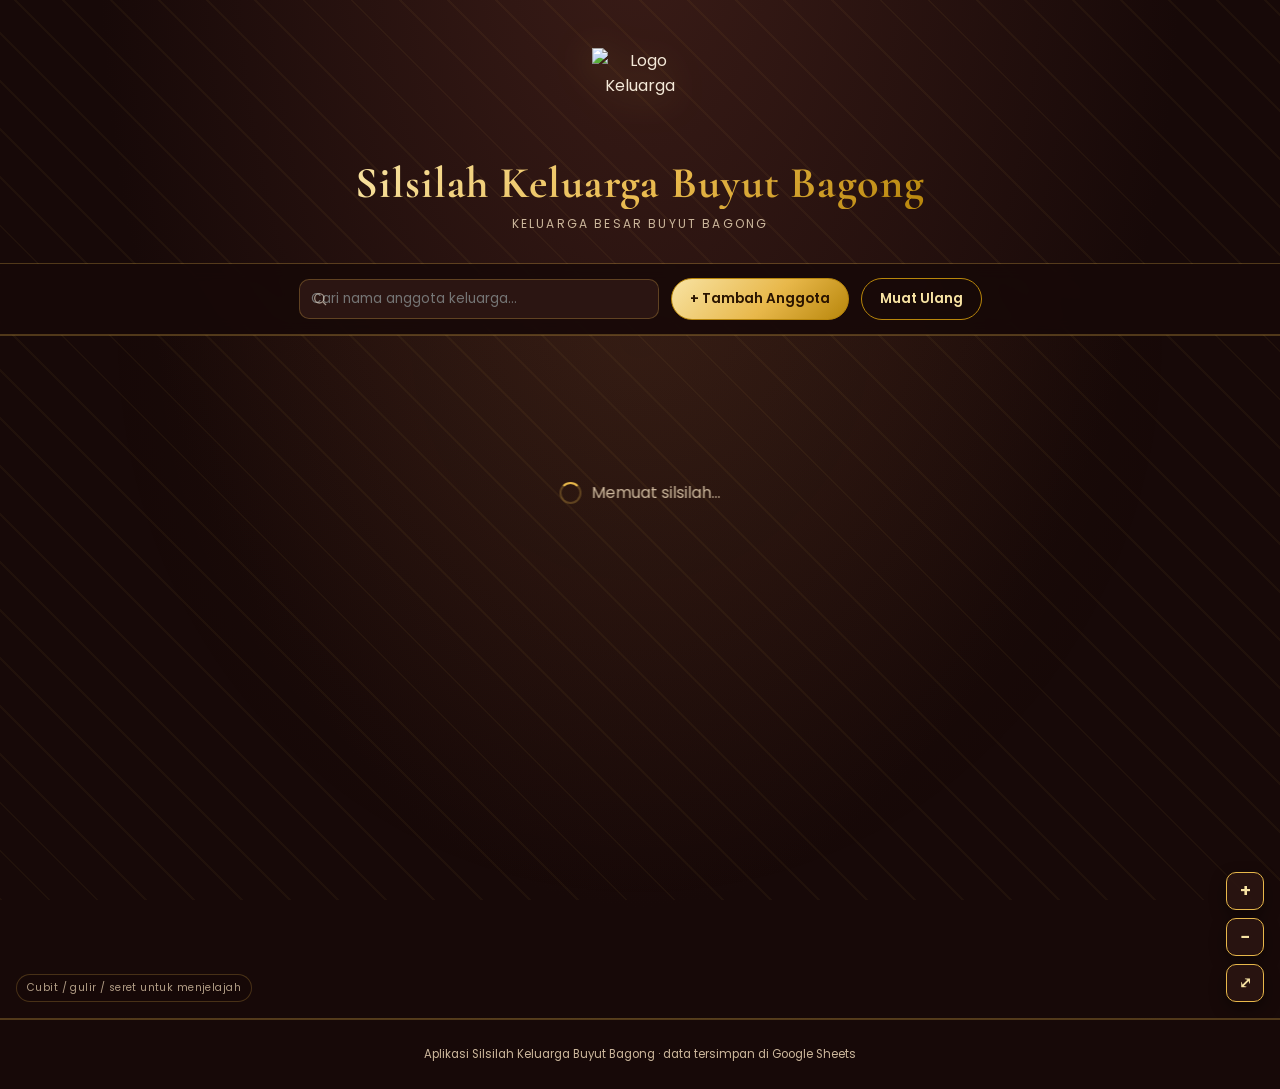
==== index.html @ 1fa36b62 "Add files via upload" ====
<!DOCTYPE html>
<html lang="id">
<head>
<meta charset="UTF-8">
<meta name="viewport" content="width=device-width, initial-scale=1.0, viewport-fit=cover">
<title>Silsilah Keluarga Buyut Bagong</title>

<!-- PWA -->
<link rel="manifest" href="manifest.webmanifest">
<meta name="theme-color" content="#170908">
<meta name="mobile-web-app-capable" content="yes">
<meta name="apple-mobile-web-app-capable" content="yes">
<meta name="apple-mobile-web-app-status-bar-style" content="black-translucent">
<meta name="apple-mobile-web-app-title" content="Silsilah Bagong">
<link rel="apple-touch-icon" href="assets/icons/icon-180.png">
<link rel="icon" type="image/png" sizes="32x32" href="assets/icons/favicon-32.png">
<link rel="icon" type="image/png" sizes="16x16" href="assets/icons/favicon-16.png">

<link rel="stylesheet" href="assets/style.css">
</head>
<body>

  <header class="site-header">
    <img id="logo" class="logo" alt="Logo Keluarga">
    <h1 id="appTitle">Silsilah Keluarga Buyut Bagong</h1>
    <p id="appSubtitle">Keluarga Besar Buyut Bagong</p>
  </header>

  <div class="toolbar" id="topToolbar">
    <div class="search-box">
      <svg viewBox="0 0 24 24" fill="none" stroke="currentColor" stroke-width="2"><circle cx="11" cy="11" r="7"/><line x1="21" y1="21" x2="16.65" y2="16.65"/></svg>
      <input type="text" id="searchInput" placeholder="Cari nama anggota keluarga...">
    </div>
    <button class="btn" id="btnAdd">+ Tambah Anggota</button>
    <button class="btn ghost" id="btnRefresh">Muat Ulang</button>
  </div>

  <main class="tree-wrap" id="treeWrap">
    <div class="tree-root" id="treeRoot">
      <div class="loader"><div class="spin"></div> Memuat silsilah…</div>
    </div>
    <div class="zoom-controls">
      <button id="btnZoomIn" title="Perbesar" aria-label="Perbesar">+</button>
      <button id="btnZoomOut" title="Perkecil" aria-label="Perkecil">−</button>
      <button id="btnZoomReset" title="Sesuaikan ke layar" aria-label="Sesuaikan ke layar">⤢</button>
    </div>
    <div class="zoom-hint" id="zoomHint">Cubit / gulir / seret untuk menjelajah</div>
  </main>

  <footer>
    Aplikasi Silsilah Keluarga Buyut Bagong · data tersimpan di Google Sheets
  </footer>

  <!-- ============ DETAIL MODAL ============ -->
  <div class="overlay" id="detailOverlay">
    <div class="modal">
      <button class="modal-close" onclick="closeDetail()">&times;</button>
      <div id="detailBody"></div>
    </div>
  </div>

  <!-- ============ FORM MODAL (ADD/EDIT) ============ -->
  <div class="overlay" id="formOverlay">
    <div class="modal">
      <button class="modal-close" onclick="closeForm()">&times;</button>
      <h2 style="font-family:var(--font-display);color:var(--gold-1);margin-top:0;" id="formTitle">Tambah Anggota</h2>
      <form id="personForm">
        <div class="form-grid">
          <div class="full">
            <label>Nama Lengkap *</label>
            <input type="text" name="nama" required placeholder="Contoh: Bagong Suryowidjojo">
          </div>
          <div>
            <label>Jenis Kelamin *</label>
            <select name="gender" id="genderSelect" required>
              <option value="L">Laki-laki</option>
              <option value="P">Perempuan</option>
            </select>
          </div>
          <div>
            <label>Pekerjaan</label>
            <input type="text" name="pekerjaan" placeholder="Contoh: Petani">
          </div>
          <div class="full">
            <label>Foto</label>
            <div class="photo-upload">
              <div class="preview" id="photoPreview"><img id="photoPreviewImg" alt="Pratinjau foto"></div>
              <div class="actions">
                <label class="file-label" for="photoFile">Pilih Foto…</label>
                <input type="file" id="photoFile" accept="image/*">
                <button type="button" class="remove-photo" id="btnRemovePhoto">Hapus foto</button>
              </div>
              <input type="hidden" name="foto" id="fotoField">
            </div>
            <div class="field-hint">Foto otomatis dipotong persegi &amp; dikecilkan sebelum disimpan.</div>
          </div>
          <div>
            <label>Tempat Lahir</label>
            <input type="text" name="tempatLahir">
          </div>
          <div></div>
          <div>
            <label>Tanggal Lahir</label>
            <input type="date" name="tglLahir">
          </div>
          <div>
            <label>Tanggal Wafat</label>
            <input type="date" name="tglWafat">
          </div>
          <div class="full">
            <label>Alamat</label>
            <input type="text" name="alamat">
          </div>
          <div>
            <label>Pasangan</label>
            <select name="pasangan"></select>
          </div>
          <div></div>
          <div>
            <label>Ayah</label>
            <select name="ayah"></select>
          </div>
          <div>
            <label>Ibu</label>
            <select name="ibu"></select>
          </div>
          <div class="full">
            <label>Catatan</label>
            <textarea name="catatan" placeholder="Cerita, silsilah tambahan, dsb."></textarea>
          </div>
        </div>
        <div class="modal-actions">
          <button type="button" class="btn ghost small" onclick="closeForm()">Batal</button>
          <button type="submit" class="btn small">Simpan</button>
        </div>
      </form>
    </div>
  </div>

  <!-- ============ BOTTOM NAV (khusus tampilan mobile) ============ -->
  <nav class="bottom-nav" id="bottomNav">
    <button type="button" id="navFit">
      <svg viewBox="0 0 24 24" fill="none" stroke="currentColor" stroke-width="2" stroke-linecap="round" stroke-linejoin="round"><path d="M3 11l9-8 9 8"/><path d="M5 10v10h14V10"/></svg>
      <span>Beranda</span>
    </button>
    <button type="button" id="navSearch">
      <svg viewBox="0 0 24 24" fill="none" stroke="currentColor" stroke-width="2" stroke-linecap="round" stroke-linejoin="round"><circle cx="11" cy="11" r="7"/><line x1="21" y1="21" x2="16.65" y2="16.65"/></svg>
      <span>Cari</span>
    </button>
    <button type="button" id="navAdd" class="nav-add">
      <span class="add-circle">
        <svg viewBox="0 0 24 24" fill="none" stroke="currentColor" stroke-width="2.6" stroke-linecap="round"><line x1="12" y1="5" x2="12" y2="19"/><line x1="5" y1="12" x2="19" y2="12"/></svg>
      </span>
      <span>Tambah</span>
    </button>
    <a href="kegiatan.html" id="navKegiatan">
      <svg viewBox="0 0 24 24" fill="none" stroke="currentColor" stroke-width="2" stroke-linecap="round" stroke-linejoin="round"><rect x="3" y="4" width="18" height="18" rx="2"/><line x1="16" y1="2" x2="16" y2="6"/><line x1="8" y1="2" x2="8" y2="6"/><line x1="3" y1="10" x2="21" y2="10"/></svg>
      <span>Kegiatan</span>
    </a>
    <button type="button" id="navRefresh">
      <svg viewBox="0 0 24 24" fill="none" stroke="currentColor" stroke-width="2" stroke-linecap="round" stroke-linejoin="round"><path d="M23 4v6h-6"/><path d="M1 20v-6h6"/><path d="M3.51 9a9 9 0 0114.13-3.36L23 10M1 14l5.36 4.36A9 9 0016.49 15"/></svg>
      <span>Muat Ulang</span>
    </button>
  </nav>

  <div class="toast" id="toast"></div>

  <script src="assets/config.js"></script>
  <script src="assets/app.js"></script>
  <script src="assets/pwa.js"></script>
</body>
</html>
---- assets/style.css ----
/* =====================================================================
   Silsilah Keluarga Buyut Bagong — Design System
   Palette diambil dari logo: maroon gelap + emas gradasi (gaya wayang)
   Display face : 'Cormorant Garamond'  (elegan, nuansa undangan Jawa)
   Body face    : 'Poppins'
   ===================================================================== */

@import url('https://fonts.googleapis.com/css2?family=Cormorant+Garamond:ital,wght@0,500;0,600;0,700;1,600&family=Poppins:wght@300;400;500;600;700&display=swap');

:root{
  --bg-0:#170908;
  --bg-1:#231110;
  --bg-2:#2b1512;
  --bg-card:#2f1815;
  --line: rgba(232,184,75,.28);
  --tree-line: rgba(232,184,75,.6);

  --gold-1:#f8e3a3;
  --gold-2:#e8b84b;
  --gold-3:#b8860b;
  --gold-grad: linear-gradient(135deg,var(--gold-1),var(--gold-2) 55%,var(--gold-3));

  --rose-1:#f0c3a6;
  --rose-2:#d98e5f;
  --rose-3:#a85a2e;
  --rose-grad: linear-gradient(135deg,var(--rose-1),var(--rose-2) 55%,var(--rose-3));

  --cream:#f4e9d8;
  --cream-dim:#cbb69b;
  --shadow: 0 14px 34px rgba(0,0,0,.45);

  --radius: 16px;
  --font-display:'Cormorant Garamond', serif;
  --font-body:'Poppins', sans-serif;
}

*{ box-sizing:border-box; }
html{ scroll-behavior:smooth; }
body{
  margin:0;
  background:
    radial-gradient(ellipse at 50% -10%, #3a1c17 0%, var(--bg-0) 60%),
    var(--bg-0);
  color:var(--cream);
  font-family:var(--font-body);
  min-height:100vh;
}

/* subtle batik-parang texture overlay */
body::before{
  content:"";
  position:fixed; inset:0;
  pointer-events:none;
  opacity:.05;
  background-image: repeating-linear-gradient(45deg, var(--gold-2) 0 2px, transparent 2px 34px);
  z-index:0;
}

button, input, select, textarea{ font-family:inherit; }

::selection{ background:var(--gold-3); color:var(--bg-0); }

/* ---------- Scrollbar ---------- */
::-webkit-scrollbar{ height:10px; width:10px; }
::-webkit-scrollbar-thumb{ background:var(--gold-3); border-radius:10px; }
::-webkit-scrollbar-track{ background:var(--bg-1); }

/* ---------- Header ---------- */
.site-header{
  position:relative; z-index:2;
  display:flex; flex-direction:column; align-items:center;
  text-align:center;
  padding:48px 20px 30px;
  border-bottom:1px solid var(--line);
}
.site-header .logo{
  width:96px; height:96px; object-fit:contain;
  filter:drop-shadow(0 6px 18px rgba(232,184,75,.35));
  margin-bottom:14px;
}
.site-header h1{
  font-family:var(--font-display);
  font-weight:700;
  font-size:clamp(21px,6vw,44px);
  line-height:1.15;
  letter-spacing:.02em;
  margin:0;
  background:var(--gold-grad);
  -webkit-background-clip:text; background-clip:text; color:transparent;
}
.site-header p{
  margin:6px 0 0;
  color:var(--cream-dim);
  letter-spacing:.18em;
  text-transform:uppercase;
  font-size:12px;
}

@media (max-width:480px){
  .site-header{ padding:28px 16px 20px; }
  .site-header .logo{ width:64px; height:64px; margin-bottom:10px; }
  .site-header p{ font-size:10px; letter-spacing:.12em; }
}

/* ---------- Toolbar ---------- */
.toolbar{
  position:sticky; top:0; z-index:10;
  display:flex; gap:12px; align-items:center; justify-content:center;
  flex-wrap:wrap;
  padding:14px 20px;
  background:rgba(23,9,8,.86);
  backdrop-filter:blur(8px);
  border-bottom:1px solid var(--line);
}
.search-box{
  position:relative;
  width:min(360px,60vw);
}
.search-box input{
  width:100%;
  padding:10px 14px 10px 38px;
  border-radius:999px;
  border:1px solid var(--line);
  background:var(--bg-2);
  color:var(--cream);
  font-size:14px;
  outline:none;
  transition:border-color .2s;
}
.search-box input:focus{ border-color:var(--gold-2); }
.search-box svg{
  position:absolute; left:13px; top:50%; transform:translateY(-50%);
  width:16px; height:16px; opacity:.6;
}
.btn{
  border:1px solid var(--gold-3);
  background:var(--gold-grad);
  color:#2a1400;
  font-weight:600;
  font-size:13.5px;
  padding:10px 18px;
  border-radius:999px;
  cursor:pointer;
  transition:transform .15s, box-shadow .15s;
  white-space:nowrap;
}
.btn:hover{ transform:translateY(-1px); box-shadow:0 8px 18px rgba(232,184,75,.25); }
.btn.ghost{
  background:transparent;
  color:var(--gold-1);
}
.btn.danger{
  background:linear-gradient(135deg,#e28a7c,#a13d2e);
  border-color:#a13d2e;
  color:#fff2ec;
}
.btn.small{ padding:6px 12px; font-size:12px; }

/* ---------- Tree canvas (pan & zoom) ---------- */
.tree-wrap{
  position:relative; z-index:1;
  height:min(76vh, 760px);
  min-height:420px;
  overflow:hidden;
  touch-action:none;
  cursor:grab;
  background:
    radial-gradient(ellipse at 50% 0%, rgba(232,184,75,.05), transparent 60%);
  border-top:1px solid var(--line);
  border-bottom:1px solid var(--line);
}
.tree-wrap.grabbing{ cursor:grabbing; }
.tree-root{
  position:absolute; top:0; left:0;
  display:inline-flex; flex-direction:column; align-items:center;
  gap:56px;
  padding:50px 60px 140px;
  transform-origin:0 0;
  will-change:transform;
}

/* Kontrol zoom */
.zoom-controls{
  position:absolute; right:16px; bottom:16px; z-index:5;
  display:flex; flex-direction:column; gap:8px;
}
.zoom-controls button{
  width:38px; height:38px;
  border-radius:10px;
  border:1px solid var(--gold-2);
  background:rgba(43,21,18,.92);
  color:var(--gold-1);
  font-size:18px; font-weight:600;
  cursor:pointer;
  box-shadow:0 6px 16px rgba(0,0,0,.4);
  display:flex; align-items:center; justify-content:center;
  transition:background .15s, transform .15s;
}
.zoom-controls button:hover{ background:rgba(232,184,75,.18); transform:translateY(-1px); }
.zoom-controls button:active{ transform:translateY(0); }
#btnZoomReset{ font-size:15px; }

.zoom-hint{
  position:absolute; left:16px; bottom:16px; z-index:5;
  font-size:10.5px; letter-spacing:.04em;
  color:var(--cream-dim);
  background:rgba(23,9,8,.7);
  border:1px solid var(--line);
  padding:5px 10px; border-radius:999px;
  pointer-events:none;
  opacity:.85;
  transition:opacity .4s;
}
.zoom-hint.fade{ opacity:0; }

@media (max-width:640px){
  .tree-wrap{ height:70vh; min-height:360px; }
  .zoom-hint{ font-size:9.5px; padding:4px 9px; }
}

.gen-badge{
  font-family:var(--font-display);
  font-style:italic;
  font-size:14px;
  color:var(--gold-2);
  letter-spacing:.08em;
  display:flex; align-items:center; gap:10px;
  margin-bottom:-30px;
}
.gen-badge::before, .gen-badge::after{
  content:""; width:36px; height:1px; background:var(--line);
}

.forest{
  display:flex; gap:90px; align-items:flex-start; justify-content:center;
  flex-wrap:wrap;
}

.couple-block{ display:flex; flex-direction:column; align-items:center; }

.couple-row{
  display:flex; align-items:center; gap:0;
  position:relative;
}

/* connector between husband & wife — dibuat rapat agar kontras dgn jarak antar saudara */
.knot{
  width:30px; height:30px;
  display:flex; align-items:center; justify-content:center;
  margin:0 -13px;
  z-index:2;
  filter:drop-shadow(0 2px 4px rgba(0,0,0,.5));
}
.knot svg{ width:100%; height:100%; }

/* ---------- Person card ---------- */
.card{
  position:relative;
  width:172px;
  background:linear-gradient(165deg,#4a2c23 0%,#331a15 55%,#2a130f 100%);
  border-radius:var(--radius);
  border:1.5px solid rgba(232,184,75,.55);
  box-shadow:0 0 0 1px rgba(0,0,0,.35), 0 16px 30px rgba(0,0,0,.55);
  padding:14px 12px 16px;
  text-align:center;
  cursor:pointer;
  transition:transform .18s ease, border-color .18s ease, box-shadow .18s ease;
}
.card:hover{ transform:translateY(-4px); box-shadow:0 0 0 1px rgba(232,184,75,.3), 0 18px 34px rgba(0,0,0,.6); }
.card.male{ border-top:5px solid transparent; border-image:var(--gold-grad) 1; border-color: var(--gold-3) rgba(232,184,75,.55) rgba(232,184,75,.55) rgba(232,184,75,.55); }
.card.female{ border-top:5px solid transparent; border-image:var(--rose-grad) 1; border-color: var(--rose-3) rgba(240,195,166,.5) rgba(240,195,166,.5) rgba(240,195,166,.5); }
.card.male:hover{ border-color:var(--gold-2); }
.card.female:hover{ border-color:var(--rose-2); }

.card.highlight{ outline:2px solid var(--gold-1); outline-offset:3px; }

.card .frame{
  width:80px; height:80px;
  margin:0 auto 10px;
  border-radius:50%;
  padding:3px;
  background:var(--gold-grad);
  box-shadow:0 4px 14px rgba(0,0,0,.5);
}
.card.female .frame{ background:var(--rose-grad); }
.card .frame img{
  width:100%; height:100%; object-fit:cover; border-radius:50%;
  display:block;
  background:#d9dbe0;
}
.card .name{
  font-family:var(--font-display);
  font-weight:700;
  font-size:18px;
  line-height:1.2;
  color:#fdf6e6;
  margin:0 0 4px;
}
.card .meta{
  font-size:11px;
  color:var(--gold-1);
  letter-spacing:.03em;
  opacity:.85;
}

/* ---------- Photo upload (form) ---------- */
.photo-upload{
  display:flex; align-items:center; gap:14px;
}
.photo-upload .preview{
  width:72px; height:72px; border-radius:50%;
  overflow:hidden; flex:none;
  border:2px solid var(--gold-2);
  background:#d9dbe0;
}
.photo-upload .preview img{ width:100%; height:100%; object-fit:cover; display:block; }
.photo-upload .actions{ display:flex; flex-direction:column; gap:6px; }
.photo-upload input[type=file]{ display:none; }
.photo-upload .file-label{
  display:inline-block;
  border:1px solid var(--gold-3);
  background:transparent;
  color:var(--gold-1);
  font-size:12.5px;
  font-weight:600;
  padding:7px 14px;
  border-radius:999px;
  cursor:pointer;
  text-align:center;
}
.photo-upload .file-label:hover{ background:rgba(232,184,75,.12); }
.photo-upload .remove-photo{
  background:none; border:none; color:var(--cream-dim);
  font-size:11.5px; text-decoration:underline; cursor:pointer; padding:0;
}
.photo-upload .remove-photo:hover{ color:var(--rose-2); }

/* children connectors (simple org-chart lines) */
.children-wrap{ position:relative; padding-top:40px; }
.children-wrap::before{
  content:"";
  position:absolute; top:0; left:50%; transform:translateX(-50%);
  width:2.5px; height:40px;
  background:var(--tree-line);
  border-radius:2px;
}
.children-wrap.collapsed .children{ display:none; }
.children-wrap.collapsed::before{ opacity:.4; }

/* tombol sembunyikan/tampilkan cabang keturunan */
.branch-toggle{
  position:absolute; top:9px; left:50%; transform:translate(-50%,0);
  width:24px; height:24px; border-radius:50%;
  background:var(--bg-1);
  border:1.5px solid var(--gold-2);
  color:var(--gold-1);
  display:flex; align-items:center; justify-content:center;
  cursor:pointer; z-index:4; padding:0;
  box-shadow:0 3px 8px rgba(0,0,0,.4);
  transition:background .15s, transform .15s;
}
.branch-toggle:hover{ background:var(--gold-2); color:#2a1400; }
.branch-toggle svg{ width:11px; height:11px; transition:transform .2s ease; }
.branch-toggle.collapsed svg{ transform:rotate(-90deg); }
.branch-toggle .count{
  position:absolute; top:-8px; right:-8px;
  background:var(--gold-2); color:#2a1400;
  font-size:8.5px; font-weight:700;
  border-radius:999px; padding:1px 4px;
  min-width:14px; text-align:center;
  display:none;
}
.branch-toggle.collapsed .count{ display:block; }

.children{
  display:flex; gap:76px; position:relative;
  padding-top:0;
}
.children::before{
  content:"";
  position:absolute; top:0; left:0; right:0; height:2.5px;
  background:var(--tree-line);
  margin:0 auto;
  border-radius:2px;
}
.child-branch{ position:relative; padding-top:40px; }
.child-branch::before{
  content:"";
  position:absolute; top:0; left:50%; transform:translateX(-50%);
  width:2.5px; height:40px;
  background:var(--tree-line);
  border-radius:2px;
}
.children.single::before{ display:none; }

.empty-state{
  text-align:center; color:var(--cream-dim);
  padding:80px 20px; font-size:15px;
}
.empty-state b{ color:var(--gold-2); display:block; margin-bottom:6px; font-family:var(--font-display); font-size:22px; }

/* ---------- Modal ---------- */
.overlay{
  position:fixed; inset:0; z-index:50;
  background:rgba(10,4,3,.72);
  backdrop-filter:blur(3px);
  display:flex; align-items:center; justify-content:center;
  padding:20px;
  opacity:0; pointer-events:none;
  transition:opacity .2s;
}
.overlay.open{ opacity:1; pointer-events:auto; }

.modal{
  width:min(480px,100%);
  max-height:88vh; overflow-y:auto;
  background:linear-gradient(180deg,var(--bg-card),var(--bg-1));
  border:1px solid var(--line);
  border-radius:20px;
  box-shadow:var(--shadow);
  padding:28px 26px 24px;
  transform:translateY(14px);
  transition:transform .2s;
}
.overlay.open .modal{ transform:translateY(0); }

.modal-close{
  position:absolute; top:14px; right:16px;
  background:none; border:none; color:var(--cream-dim);
  font-size:22px; cursor:pointer; line-height:1;
}
.modal-close:hover{ color:var(--gold-1); }

.detail-head{ display:flex; gap:16px; align-items:center; margin-bottom:18px; }
.detail-head .frame{ width:84px; height:84px; flex:none; }
.detail-head h2{ font-family:var(--font-display); margin:0 0 4px; font-size:24px; color:var(--gold-1); }
.tag{
  display:inline-block;
  font-size:9.5px;
  letter-spacing:.12em;
  text-transform:uppercase;
  padding:3px 9px;
  border-radius:999px;
  border:1px solid var(--line);
  color:var(--gold-2);
}
.detail-head .tag{ font-size:10px; }

.detail-rows{ display:grid; gap:10px; margin-bottom:18px; }
.detail-row{ display:flex; justify-content:space-between; gap:14px; font-size:13.5px; border-bottom:1px dashed var(--line); padding-bottom:8px; }
.detail-row span:first-child{ color:var(--cream-dim); }
.detail-row span:last-child{ text-align:right; }

.modal-actions{ display:flex; gap:10px; justify-content:flex-end; flex-wrap:wrap; margin-top:8px; }
.relation-actions{
  display:flex; gap:8px; flex-wrap:wrap;
  padding-top:14px; margin-top:4px;
  border-top:1px dashed var(--line);
}
.relation-actions .btn{ font-size:12px; padding:7px 13px; }

/* ---------- Form ---------- */
.form-grid{ display:grid; grid-template-columns:1fr 1fr; gap:12px; }
.form-grid .full{ grid-column:1/-1; }
label{ display:block; font-size:12px; color:var(--cream-dim); margin-bottom:5px; }
input[type=text], input[type=date], input[type=url], select, textarea{
  width:100%;
  background:var(--bg-2);
  border:1px solid var(--line);
  color:var(--cream);
  border-radius:10px;
  padding:9px 11px;
  font-size:13.5px;
  outline:none;
}
input:focus, select:focus, textarea:focus{ border-color:var(--gold-2); }
textarea{ resize:vertical; min-height:60px; }

.field-hint{ font-size:11px; color:var(--cream-dim); margin-top:4px; }

/* ---------- Toast ---------- */
.toast{
  position:fixed; bottom:24px; left:50%; transform:translateX(-50%) translateY(20px);
  background:var(--bg-card); border:1px solid var(--gold-2);
  color:var(--cream); padding:12px 20px; border-radius:12px;
  font-size:13.5px; box-shadow:var(--shadow);
  z-index:80; opacity:0; pointer-events:none; transition:all .25s;
}
.toast.show{ opacity:1; transform:translateX(-50%) translateY(0); }

.loader{
  display:flex; align-items:center; justify-content:center;
  gap:10px; padding:80px 20px; color:var(--cream-dim);
}
.loader .spin{
  width:22px; height:22px; border-radius:50%;
  border:2.5px solid var(--line); border-top-color:var(--gold-2);
  animation:spin 1s linear infinite;
}
@keyframes spin{ to{ transform:rotate(360deg); } }

footer{
  text-align:center; padding:26px; color:var(--cream-dim); font-size:11.5px;
  border-top:1px solid var(--line); position:relative; z-index:1;
}

/* ---------- Bottom nav (mobile) ---------- */
.bottom-nav{
  display:none; /* hanya tampil di layar mobile, lihat media query di bawah */
  position:fixed; left:0; right:0; bottom:0; z-index:60;
  justify-content:space-around; align-items:flex-end;
  background:rgba(20,8,7,.96);
  backdrop-filter:blur(12px);
  border-top:1px solid var(--line);
  padding:7px 4px calc(7px + env(safe-area-inset-bottom, 0px));
  box-shadow:0 -8px 24px rgba(0,0,0,.4);
}
.bottom-nav button{
  flex:1;
  display:flex; flex-direction:column; align-items:center; gap:3px;
  background:none; border:none; cursor:pointer;
  color:var(--cream-dim);
  font-size:10px; letter-spacing:.02em;
  padding:6px 2px 2px;
}
.bottom-nav button svg{ width:20px; height:20px; }
.bottom-nav button:active{ color:var(--gold-1); }
.bottom-nav button.nav-add{
  position:relative; top:-16px;
  font-size:10.5px;
  color:var(--gold-1);
}
.bottom-nav .add-circle{
  width:50px; height:50px; border-radius:50%;
  background:var(--gold-grad);
  display:flex; align-items:center; justify-content:center;
  color:#2a1400;
  box-shadow:0 8px 20px rgba(232,184,75,.45), 0 0 0 5px var(--bg-0);
  margin-bottom:2px;
}

@media (max-width:640px){
  .bottom-nav{ display:flex; }
  body{ padding-bottom:78px; }
  .toolbar{ position:sticky; }
  .toolbar .btn{ display:none; } /* dipindah ke bottom nav */
  .search-box{ width:100%; }
  .tree-wrap{ height:calc(70vh - 20px); }
}

/* ---------- PWA install banner ---------- */
.pwa-banner{
  position:fixed; left:16px; right:16px; bottom:16px; z-index:90;
  max-width:480px; margin:0 auto;
  display:flex; align-items:flex-start; gap:12px;
  background:linear-gradient(165deg,#4a2c23,#2a130f);
  border:1px solid var(--gold-2);
  border-radius:16px;
  padding:14px 14px 14px 12px;
  box-shadow:0 18px 40px rgba(0,0,0,.55);
  transform:translateY(140%);
  opacity:0;
  transition:transform .3s ease, opacity .3s ease;
}
.pwa-banner.show{ transform:translateY(0); opacity:1; }
.pwa-banner-icon{ width:42px; height:42px; border-radius:10px; flex:none; }
.pwa-banner-text{ display:flex; flex-direction:column; gap:3px; flex:1; min-width:0; }
.pwa-banner-text strong{ font-family:var(--font-display); font-size:16px; color:var(--gold-1); }
.pwa-banner-text span{ font-size:12.5px; color:var(--cream-dim); line-height:1.4; }
.pwa-ios-steps{
  margin-top:6px; font-size:11.5px; color:var(--cream-dim);
  background:rgba(0,0,0,.25); border-radius:8px; padding:7px 9px; line-height:1.6;
}
.pwa-key{
  display:inline-block; background:rgba(232,184,75,.15); color:var(--gold-1);
  border:1px solid var(--line); border-radius:6px; padding:1px 6px; font-size:11px; margin:0 2px;
}
.pwa-banner-actions{ display:flex; flex-direction:column; align-items:flex-end; gap:8px; flex:none; }
.pwa-banner-actions .btn{ white-space:nowrap; }
.pwa-close{
  background:none; border:none; color:var(--cream-dim);
  font-size:18px; line-height:1; cursor:pointer; padding:2px 4px;
}
.pwa-close:hover{ color:var(--gold-1); }

@media (max-width:640px){
  .pwa-banner{ bottom:calc(78px + 10px); } /* naik di atas bottom nav mobile */
}

@media (max-width:480px){
  .pwa-banner{ flex-wrap:wrap; }
  .pwa-banner-actions{ flex-direction:row; width:100%; justify-content:flex-end; }
}

@media (max-width:640px){
  .card{ width:140px; padding:12px 8px 14px; }
  .card .frame{ width:60px; height:60px; }
  .card .name{ font-size:15px; }
  .forest{ gap:48px; }
  .children{ gap:36px; }
  .knot{ width:24px; height:24px; margin:0 -10px; }
  .form-grid{ grid-template-columns:1fr; }
}
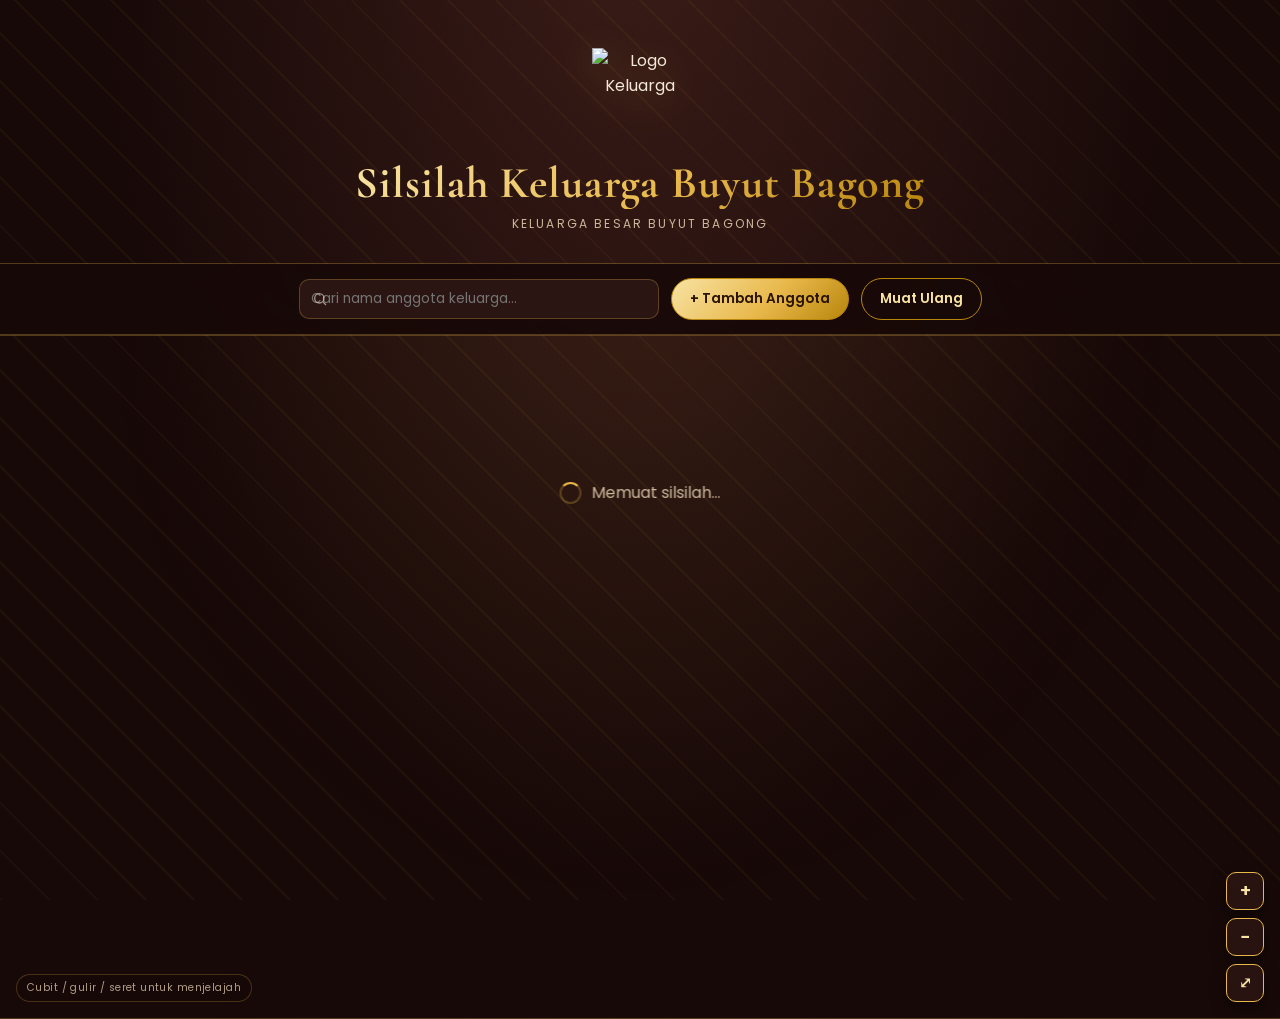
==== commit c368f91f: "Remove footer from index.html Removed footer section from the HTML file." ====
--- a/index.html
+++ b/index.html
@@ -46,10 +46,6 @@
     </div>
     <div class="zoom-hint" id="zoomHint">Cubit / gulir / seret untuk menjelajah</div>
   </main>
-
-  <footer>
-    Aplikasi Silsilah Keluarga Buyut Bagong · data tersimpan di Google Sheets
-  </footer>
 
   <!-- ============ DETAIL MODAL ============ -->
   <div class="overlay" id="detailOverlay">
--- a/assets/style.css
+++ b/assets/style.css
@@ -523,8 +523,17 @@
   font-size:10px; letter-spacing:.02em;
   padding:6px 2px 2px;
 }
-.bottom-nav button svg{ width:20px; height:20px; }
-.bottom-nav button:active{ color:var(--gold-1); }
+.bottom-nav a{
+  flex:1;
+  display:flex; flex-direction:column; align-items:center; gap:3px;
+  color:var(--cream-dim);
+  text-decoration:none;
+  font-size:10px; letter-spacing:.02em;
+  padding:6px 2px 2px;
+}
+.bottom-nav button svg, .bottom-nav a svg{ width:20px; height:20px; }
+.bottom-nav button:active, .bottom-nav a:active{ color:var(--gold-1); }
+.bottom-nav a.active{ color:var(--gold-1); }
 .bottom-nav button.nav-add{
   position:relative; top:-16px;
   font-size:10.5px;
@@ -542,10 +551,40 @@
 @media (max-width:640px){
   .bottom-nav{ display:flex; }
   body{ padding-bottom:78px; }
-  .toolbar{ position:sticky; }
+  .tree-wrap{ height:calc(70vh - 20px); }
+
+  /* Header minimalis: logo + judul sejajar, freeze di atas */
+  .site-header{
+    position:sticky; top:0; z-index:40;
+    flex-direction:row; align-items:center; justify-content:flex-start;
+    text-align:left;
+    gap:10px;
+    padding:12px 16px;
+    background:rgba(23,9,8,.97);
+    backdrop-filter:blur(10px);
+  }
+  .site-header .logo{
+    width:34px; height:34px; margin-bottom:0; flex:none;
+    filter:drop-shadow(0 2px 6px rgba(232,184,75,.3));
+  }
+  .site-header h1{
+    font-size:16px; line-height:1.2; letter-spacing:0;
+    text-align:left;
+  }
+  .site-header p{ display:none; }
+
+  /* Kolom pencarian disembunyikan secara default; muncul saat tombol "Cari" di bottom nav ditekan */
+  .toolbar{
+    display:none;
+    position:sticky; top:58px; z-index:35;
+  }
+  .toolbar.mobile-open{ display:flex; }
   .toolbar .btn{ display:none; } /* dipindah ke bottom nav */
   .search-box{ width:100%; }
-  .tree-wrap{ height:calc(70vh - 20px); }
+
+  /* Tombol zoom manual disembunyikan di mobile — sudah cukup dengan cubit/geser & tombol Beranda */
+  .zoom-controls{ display:none; }
+  .zoom-hint{ display:none; }
 }
 
 /* ---------- PWA install banner ---------- */
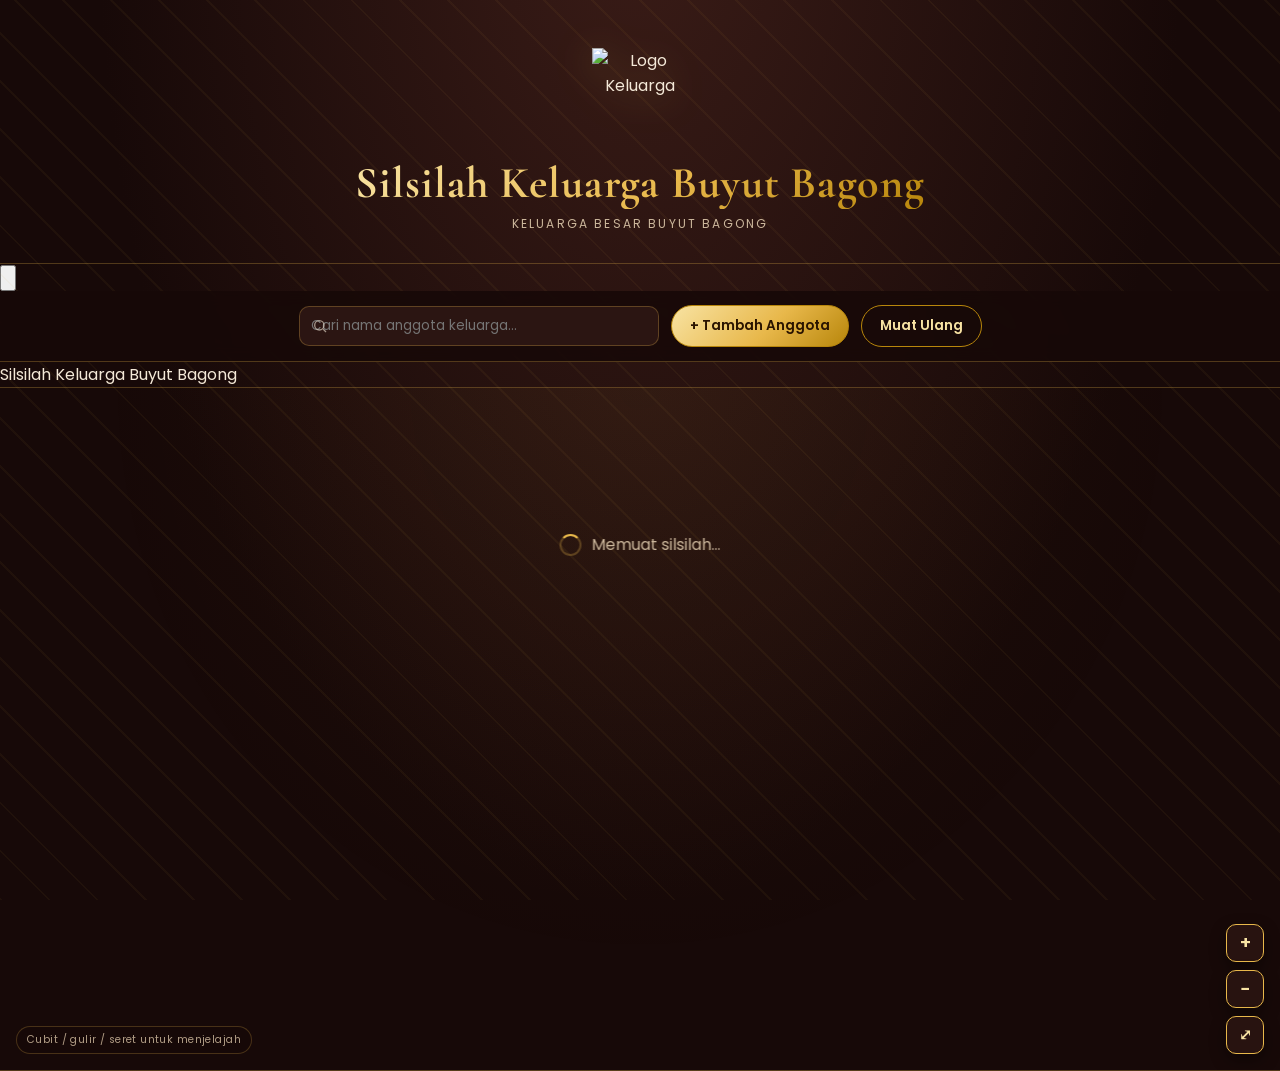
==== commit f4e387f1: "Add files via upload" ====
--- a/index.html
+++ b/index.html
@@ -26,6 +26,10 @@
     <p id="appSubtitle">Keluarga Besar Buyut Bagong</p>
   </header>
 
+  <button type="button" id="btnPrint" class="print-fab" title="Cetak / Simpan PDF" aria-label="Cetak">
+    <svg viewBox="0 0 24 24" fill="none" stroke="currentColor" stroke-width="2" stroke-linecap="round" stroke-linejoin="round"><polyline points="6 9 6 2 18 2 18 9"/><path d="M6 18H4a2 2 0 01-2-2v-5a2 2 0 012-2h16a2 2 0 012 2v5a2 2 0 01-2 2h-2"/><rect x="6" y="14" width="12" height="8"/></svg>
+  </button>
+
   <div class="toolbar" id="topToolbar">
     <div class="search-box">
       <svg viewBox="0 0 24 24" fill="none" stroke="currentColor" stroke-width="2"><circle cx="11" cy="11" r="7"/><line x1="21" y1="21" x2="16.65" y2="16.65"/></svg>
@@ -33,6 +37,12 @@
     </div>
     <button class="btn" id="btnAdd">+ Tambah Anggota</button>
     <button class="btn ghost" id="btnRefresh">Muat Ulang</button>
+  </div>
+
+  <!-- hanya tampil saat dicetak -->
+  <div class="print-header" id="printHeader">
+    <div class="print-header-title">Silsilah Keluarga Buyut Bagong</div>
+    <div class="print-header-date" id="printDate"></div>
   </div>
 
   <main class="tree-wrap" id="treeWrap">
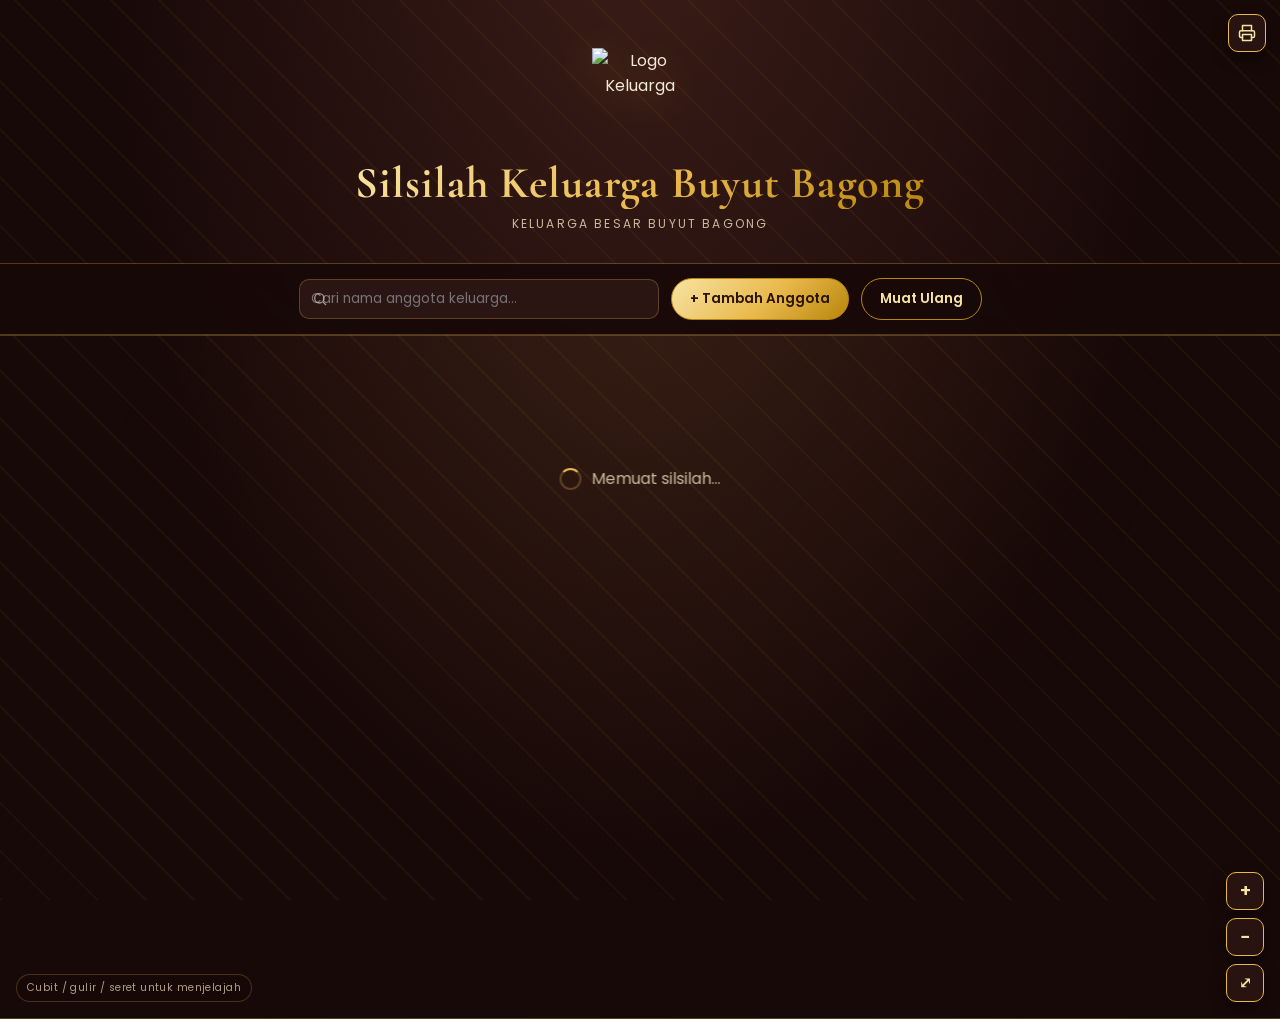
==== commit e50439a1: "Add files via upload" ====
--- a/index.html
+++ b/index.html
@@ -42,7 +42,10 @@
   <!-- hanya tampil saat dicetak -->
   <div class="print-header" id="printHeader">
     <div class="print-header-title">Silsilah Keluarga Buyut Bagong</div>
-    <div class="print-header-date" id="printDate"></div>
+    <div class="print-header-right">
+      <div class="print-header-date" id="printDate"></div>
+      <div class="print-header-note">Bagan otomatis diskalakan ke lebar A4. Jika terlihat kurang pas, atur "Skala" di kotak dialog cetak.</div>
+    </div>
   </div>
 
   <main class="tree-wrap" id="treeWrap">
--- a/assets/style.css
+++ b/assets/style.css
@@ -173,8 +173,8 @@
 .tree-root{
   position:absolute; top:0; left:0;
   display:inline-flex; flex-direction:column; align-items:center;
-  gap:56px;
-  padding:50px 60px 140px;
+  gap:38px;
+  padding:36px 40px 90px;
   transform-origin:0 0;
   will-change:transform;
 }
@@ -221,18 +221,18 @@
 .gen-badge{
   font-family:var(--font-display);
   font-style:italic;
-  font-size:14px;
+  font-size:13px;
   color:var(--gold-2);
   letter-spacing:.08em;
   display:flex; align-items:center; gap:10px;
-  margin-bottom:-30px;
+  margin-bottom:-18px;
 }
 .gen-badge::before, .gen-badge::after{
   content:""; width:36px; height:1px; background:var(--line);
 }
 
 .forest{
-  display:flex; gap:90px; align-items:flex-start; justify-content:center;
+  display:flex; gap:56px; align-items:flex-start; justify-content:center;
   flex-wrap:wrap;
 }
 
@@ -245,9 +245,9 @@
 
 /* connector between husband & wife — dibuat rapat agar kontras dgn jarak antar saudara */
 .knot{
-  width:30px; height:30px;
+  width:28px; height:28px;
   display:flex; align-items:center; justify-content:center;
-  margin:0 -13px;
+  margin:0 -12px;
   z-index:2;
   filter:drop-shadow(0 2px 4px rgba(0,0,0,.5));
 }
@@ -256,12 +256,12 @@
 /* ---------- Person card ---------- */
 .card{
   position:relative;
-  width:172px;
+  width:158px;
   background:linear-gradient(165deg,#4a2c23 0%,#331a15 55%,#2a130f 100%);
   border-radius:var(--radius);
   border:1.5px solid rgba(232,184,75,.55);
   box-shadow:0 0 0 1px rgba(0,0,0,.35), 0 16px 30px rgba(0,0,0,.55);
-  padding:14px 12px 16px;
+  padding:12px 10px 13px;
   text-align:center;
   cursor:pointer;
   transition:transform .18s ease, border-color .18s ease, box-shadow .18s ease;
@@ -273,6 +273,24 @@
 .card.female:hover{ border-color:var(--rose-2); }
 
 .card.highlight{ outline:2px solid var(--gold-1); outline-offset:3px; }
+
+/* ---------- Jalur pencarian menyala ---------- */
+.card.path-active{
+  outline:2.5px solid #ffe08a;
+  outline-offset:3px;
+  box-shadow:0 0 0 1px rgba(232,184,75,.4), 0 0 22px 4px rgba(255,208,90,.55);
+  animation:pathPulse 1.6s ease-in-out infinite;
+}
+@keyframes pathPulse{
+  0%, 100%{ box-shadow:0 0 0 1px rgba(232,184,75,.4), 0 0 14px 2px rgba(255,208,90,.4); }
+  50%{ box-shadow:0 0 0 1px rgba(232,184,75,.4), 0 0 26px 6px rgba(255,208,90,.75); }
+}
+.children-wrap.path-active::before,
+.child-branch.path-active::before{
+  background:#ffe08a !important;
+  width:3.5px !important;
+  box-shadow:0 0 8px 1px rgba(255,208,90,.7);
+}
 
 .card .frame{
   width:80px; height:80px;
@@ -336,11 +354,11 @@
 .photo-upload .remove-photo:hover{ color:var(--rose-2); }
 
 /* children connectors (simple org-chart lines) */
-.children-wrap{ position:relative; padding-top:40px; }
+.children-wrap{ position:relative; padding-top:30px; }
 .children-wrap::before{
   content:"";
   position:absolute; top:0; left:50%; transform:translateX(-50%);
-  width:2.5px; height:40px;
+  width:2.5px; height:30px;
   background:var(--tree-line);
   border-radius:2px;
 }
@@ -349,8 +367,8 @@
 
 /* tombol sembunyikan/tampilkan cabang keturunan */
 .branch-toggle{
-  position:absolute; top:9px; left:50%; transform:translate(-50%,0);
-  width:24px; height:24px; border-radius:50%;
+  position:absolute; top:5px; left:50%; transform:translate(-50%,0);
+  width:22px; height:22px; border-radius:50%;
   background:var(--bg-1);
   border:1.5px solid var(--gold-2);
   color:var(--gold-1);
@@ -360,7 +378,7 @@
   transition:background .15s, transform .15s;
 }
 .branch-toggle:hover{ background:var(--gold-2); color:#2a1400; }
-.branch-toggle svg{ width:11px; height:11px; transition:transform .2s ease; }
+.branch-toggle svg{ width:10px; height:10px; transition:transform .2s ease; }
 .branch-toggle.collapsed svg{ transform:rotate(-90deg); }
 .branch-toggle .count{
   position:absolute; top:-8px; right:-8px;
@@ -373,7 +391,7 @@
 .branch-toggle.collapsed .count{ display:block; }
 
 .children{
-  display:flex; gap:76px; position:relative;
+  display:flex; gap:44px; position:relative;
   padding-top:0;
 }
 .children::before{
@@ -383,11 +401,11 @@
   margin:0 auto;
   border-radius:2px;
 }
-.child-branch{ position:relative; padding-top:40px; }
+.child-branch{ position:relative; padding-top:30px; }
 .child-branch::before{
   content:"";
   position:absolute; top:0; left:50%; transform:translateX(-50%);
-  width:2.5px; height:40px;
+  width:2.5px; height:30px;
   background:var(--tree-line);
   border-radius:2px;
 }
@@ -632,11 +650,105 @@
 }
 
 @media (max-width:640px){
-  .card{ width:140px; padding:12px 8px 14px; }
-  .card .frame{ width:60px; height:60px; }
-  .card .name{ font-size:15px; }
-  .forest{ gap:48px; }
-  .children{ gap:36px; }
-  .knot{ width:24px; height:24px; margin:0 -10px; }
+  .card{ width:132px; padding:10px 8px 12px; }
+  .card .frame{ width:56px; height:56px; }
+  .card .name{ font-size:14px; }
+  .forest{ gap:32px; }
+  .children{ gap:24px; }
+  .knot{ width:22px; height:22px; margin:0 -9px; }
+  .children-wrap{ padding-top:24px; }
+  .children-wrap::before{ height:24px; }
+  .child-branch{ padding-top:24px; }
+  .child-branch::before{ height:24px; }
+  .tree-root{ gap:28px; padding:26px 24px 70px; }
   .form-grid{ grid-template-columns:1fr; }
 }
+
+@media (max-width:380px){
+  .card{ width:112px; padding:9px 6px 10px; }
+  .card .frame{ width:48px; height:48px; }
+  .card .name{ font-size:12.5px; }
+  .card .meta{ font-size:9.5px; }
+  .forest{ gap:22px; }
+  .children{ gap:16px; }
+  .knot{ width:18px; height:18px; margin:0 -7px; }
+}
+
+/* ---------- Tombol cetak (floating) ---------- */
+.print-fab{
+  position:fixed; top:14px; right:14px; z-index:45;
+  width:38px; height:38px; border-radius:10px;
+  background:rgba(43,21,18,.92);
+  border:1px solid var(--gold-2);
+  color:var(--gold-1);
+  display:flex; align-items:center; justify-content:center;
+  cursor:pointer;
+  box-shadow:0 6px 16px rgba(0,0,0,.4);
+  transition:background .15s, transform .15s;
+}
+.print-fab:hover{ background:rgba(232,184,75,.18); transform:translateY(-1px); }
+.print-fab svg{ width:18px; height:18px; }
+
+@media (max-width:640px){
+  .print-fab{ top:auto; bottom:calc(78px + 14px); right:14px; }
+}
+
+/* Kop cetak — hanya tampil saat print (lihat @media print) */
+.print-header{ display:none; }
+
+/* =====================================================================
+   MODE CETAK — struktur bagan "dilepas" dari kanvas pan/zoom supaya
+   tercetak utuh & rapi (bisa lintas halaman), tema warna disesuaikan
+   agar hemat tinta.
+   ===================================================================== */
+@media print{
+  @page{ size:A3 landscape; margin:12mm; }
+
+  body{ background:#fff !important; padding-bottom:0 !important; }
+  body::before{ display:none !important; }
+
+  .site-header, .toolbar, .bottom-nav, .zoom-controls, .zoom-hint,
+  .pwa-banner, .print-fab, .toast, .overlay{ display:none !important; }
+
+  .print-header{
+    display:flex !important; align-items:baseline; justify-content:space-between;
+    border-bottom:2px solid #333; padding-bottom:8px; margin-bottom:16px;
+  }
+  .print-header-title{ font-family:'Cormorant Garamond', serif; font-weight:700; font-size:22px; color:#111; }
+  .print-header-date{ font-size:11px; color:#555; }
+
+  .tree-wrap{
+    height:auto !important; min-height:0 !important; overflow:visible !important;
+    border:none !important; position:static !important;
+  }
+  .tree-root{
+    position:static !important; transform:none !important;
+    padding:0 !important; gap:26px !important;
+  }
+
+  .gen-badge{ color:#555 !important; }
+  .gen-badge::before, .gen-badge::after{ background:#999 !important; }
+
+  .card{
+    width:132px !important;
+    background:#f3f3f3 !important;
+    box-shadow:none !important;
+    border-width:1.5px !important;
+    break-inside:avoid;
+  }
+  .card.male{ border-color:#b8860b !important; }
+  .card.female{ border-color:#a85a2e !important; }
+  .card .name{ color:#111 !important; -webkit-text-fill-color:#111 !important; }
+  .card .meta{ color:#555 !important; }
+  .card .frame{ box-shadow:none !important; }
+  .card .frame img{ background:#ddd !important; }
+
+  .branch-toggle{ display:none !important; }
+  .children-wrap.collapsed .children{ display:flex !important; } /* semua cabang tampil penuh saat dicetak */
+  .children-wrap.collapsed::before{ opacity:1 !important; }
+
+  .children-wrap::before, .child-branch::before, .children::before{
+    background:#555 !important;
+  }
+  .card.path-active{ animation:none !important; outline-color:#b8860b !important; }
+}
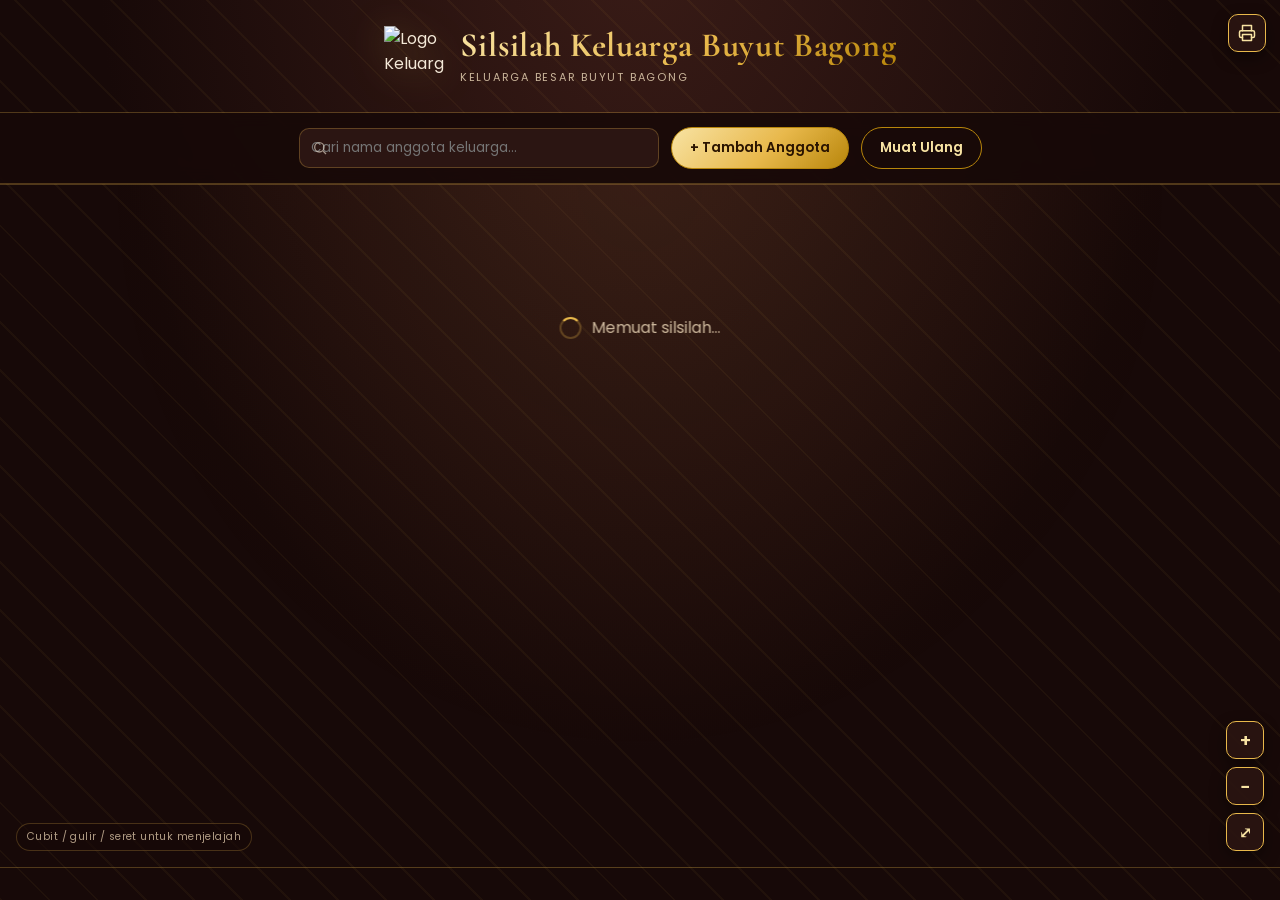
==== commit 06e56445: "Add files via upload" ====
--- a/index.html
+++ b/index.html
@@ -22,8 +22,10 @@
 
   <header class="site-header">
     <img id="logo" class="logo" alt="Logo Keluarga">
-    <h1 id="appTitle">Silsilah Keluarga Buyut Bagong</h1>
-    <p id="appSubtitle">Keluarga Besar Buyut Bagong</p>
+    <div class="title-group">
+      <h1 id="appTitle">Silsilah Keluarga Buyut Bagong</h1>
+      <p id="appSubtitle">Keluarga Besar Buyut Bagong</p>
+    </div>
   </header>
 
   <button type="button" id="btnPrint" class="print-fab" title="Cetak / Simpan PDF" aria-label="Cetak">
@@ -140,6 +142,7 @@
         </div>
         <div class="modal-actions">
           <button type="button" class="btn ghost small" onclick="closeForm()">Batal</button>
+          <button type="button" class="btn ghost small" id="btnSaveAddAnother" style="display:none;" onclick="onSubmitAndAddAnother()">Simpan &amp; Tambah Anak Lagi</button>
           <button type="submit" class="btn small">Simpan</button>
         </div>
       </form>
@@ -162,7 +165,7 @@
       </span>
       <span>Tambah</span>
     </button>
-    <a href="kegiatan.html" id="navKegiatan">
+    <a href="kegiatan/" id="navKegiatan">
       <svg viewBox="0 0 24 24" fill="none" stroke="currentColor" stroke-width="2" stroke-linecap="round" stroke-linejoin="round"><rect x="3" y="4" width="18" height="18" rx="2"/><line x1="16" y1="2" x2="16" y2="6"/><line x1="8" y1="2" x2="8" y2="6"/><line x1="3" y1="10" x2="21" y2="10"/></svg>
       <span>Kegiatan</span>
     </a>
--- a/assets/style.css
+++ b/assets/style.css
@@ -68,20 +68,22 @@
 /* ---------- Header ---------- */
 .site-header{
   position:relative; z-index:2;
-  display:flex; flex-direction:column; align-items:center;
-  text-align:center;
-  padding:48px 20px 30px;
+  display:flex; flex-direction:row; align-items:center; justify-content:center;
+  text-align:left;
+  gap:16px;
+  padding:26px 20px;
   border-bottom:1px solid var(--line);
 }
 .site-header .logo{
-  width:96px; height:96px; object-fit:contain;
+  width:60px; height:60px; object-fit:contain; flex:none;
   filter:drop-shadow(0 6px 18px rgba(232,184,75,.35));
-  margin-bottom:14px;
-}
+  margin-bottom:0;
+}
+.site-header .title-group{ display:flex; flex-direction:column; }
 .site-header h1{
   font-family:var(--font-display);
   font-weight:700;
-  font-size:clamp(21px,6vw,44px);
+  font-size:clamp(21px,4vw,34px);
   line-height:1.15;
   letter-spacing:.02em;
   margin:0;
@@ -89,17 +91,11 @@
   -webkit-background-clip:text; background-clip:text; color:transparent;
 }
 .site-header p{
-  margin:6px 0 0;
+  margin:4px 0 0;
   color:var(--cream-dim);
-  letter-spacing:.18em;
+  letter-spacing:.16em;
   text-transform:uppercase;
-  font-size:12px;
-}
-
-@media (max-width:480px){
-  .site-header{ padding:28px 16px 20px; }
-  .site-header .logo{ width:64px; height:64px; margin-bottom:10px; }
-  .site-header p{ font-size:10px; letter-spacing:.12em; }
+  font-size:11px;
 }
 
 /* ---------- Toolbar ---------- */
@@ -232,9 +228,12 @@
 }
 
 .forest{
-  display:flex; gap:56px; align-items:flex-start; justify-content:center;
+  display:flex; gap:40px; align-items:flex-start; justify-content:center;
   flex-wrap:wrap;
 }
+
+/* Bungkus untuk beberapa "akar" silsilah terpisah — disatukan garis seperti baris anak biasa */
+.root-wrap{ padding-top:18px; }
 
 .couple-block{ display:flex; flex-direction:column; align-items:center; }
 
@@ -292,7 +291,8 @@
   box-shadow:0 0 8px 1px rgba(255,208,90,.7);
 }
 
-.card .frame{
+/* Bingkai foto — dipakai di jendela detail (foto disembunyikan dari kartu bagan) */
+.frame{
   width:80px; height:80px;
   margin:0 auto 10px;
   border-radius:50%;
@@ -300,8 +300,7 @@
   background:var(--gold-grad);
   box-shadow:0 4px 14px rgba(0,0,0,.5);
 }
-.card.female .frame{ background:var(--rose-grad); }
-.card .frame img{
+.frame img{
   width:100%; height:100%; object-fit:cover; border-radius:50%;
   display:block;
   background:#d9dbe0;
@@ -309,13 +308,13 @@
 .card .name{
   font-family:var(--font-display);
   font-weight:700;
-  font-size:18px;
-  line-height:1.2;
+  font-size:16px;
+  line-height:1.25;
   color:#fdf6e6;
-  margin:0 0 4px;
+  margin:0 0 3px;
 }
 .card .meta{
-  font-size:11px;
+  font-size:10.5px;
   color:var(--gold-1);
   letter-spacing:.03em;
   opacity:.85;
@@ -391,7 +390,7 @@
 .branch-toggle.collapsed .count{ display:block; }
 
 .children{
-  display:flex; gap:44px; position:relative;
+  display:flex; gap:34px; position:relative;
   padding-top:0;
 }
 .children::before{
@@ -419,7 +418,7 @@
 
 /* ---------- Modal ---------- */
 .overlay{
-  position:fixed; inset:0; z-index:50;
+  position:fixed; inset:0; z-index:100;
   background:rgba(10,4,3,.72);
   backdrop-filter:blur(3px);
   display:flex; align-items:center; justify-content:center;
@@ -530,45 +529,46 @@
   background:rgba(20,8,7,.96);
   backdrop-filter:blur(12px);
   border-top:1px solid var(--line);
-  padding:7px 4px calc(7px + env(safe-area-inset-bottom, 0px));
+  padding:4px 4px calc(4px + env(safe-area-inset-bottom, 0px));
   box-shadow:0 -8px 24px rgba(0,0,0,.4);
 }
 .bottom-nav button{
   flex:1;
-  display:flex; flex-direction:column; align-items:center; gap:3px;
+  display:flex; flex-direction:column; align-items:center; gap:2px;
   background:none; border:none; cursor:pointer;
   color:var(--cream-dim);
-  font-size:10px; letter-spacing:.02em;
-  padding:6px 2px 2px;
+  font-size:9px; letter-spacing:.02em;
+  padding:4px 2px 1px;
 }
 .bottom-nav a{
   flex:1;
-  display:flex; flex-direction:column; align-items:center; gap:3px;
+  display:flex; flex-direction:column; align-items:center; gap:2px;
   color:var(--cream-dim);
   text-decoration:none;
-  font-size:10px; letter-spacing:.02em;
-  padding:6px 2px 2px;
-}
-.bottom-nav button svg, .bottom-nav a svg{ width:20px; height:20px; }
+  font-size:9px; letter-spacing:.02em;
+  padding:4px 2px 1px;
+}
+.bottom-nav button svg, .bottom-nav a svg{ width:17px; height:17px; }
 .bottom-nav button:active, .bottom-nav a:active{ color:var(--gold-1); }
 .bottom-nav a.active{ color:var(--gold-1); }
 .bottom-nav button.nav-add{
-  position:relative; top:-16px;
-  font-size:10.5px;
+  position:relative; top:-10px;
+  font-size:9.5px;
   color:var(--gold-1);
 }
 .bottom-nav .add-circle{
-  width:50px; height:50px; border-radius:50%;
+  width:40px; height:40px; border-radius:50%;
   background:var(--gold-grad);
   display:flex; align-items:center; justify-content:center;
   color:#2a1400;
-  box-shadow:0 8px 20px rgba(232,184,75,.45), 0 0 0 5px var(--bg-0);
+  box-shadow:0 6px 16px rgba(232,184,75,.45), 0 0 0 4px var(--bg-0);
   margin-bottom:2px;
 }
+.bottom-nav .add-circle svg{ width:16px; height:16px; }
 
 @media (max-width:640px){
   .bottom-nav{ display:flex; }
-  body{ padding-bottom:78px; }
+  body{ padding-bottom:60px; }
   .tree-wrap{ height:calc(70vh - 20px); }
 
   /* Header minimalis: logo + judul sejajar, freeze di atas */
@@ -641,7 +641,7 @@
 .pwa-close:hover{ color:var(--gold-1); }
 
 @media (max-width:640px){
-  .pwa-banner{ bottom:calc(78px + 10px); } /* naik di atas bottom nav mobile */
+  .pwa-banner{ bottom:calc(60px + 10px); } /* naik di atas bottom nav mobile */
 }
 
 @media (max-width:480px){
@@ -650,9 +650,8 @@
 }
 
 @media (max-width:640px){
-  .card{ width:132px; padding:10px 8px 12px; }
-  .card .frame{ width:56px; height:56px; }
-  .card .name{ font-size:14px; }
+  .card{ width:118px; padding:8px 7px 10px; }
+  .card .name{ font-size:13px; }
   .forest{ gap:32px; }
   .children{ gap:24px; }
   .knot{ width:22px; height:22px; margin:0 -9px; }
@@ -661,14 +660,14 @@
   .child-branch{ padding-top:24px; }
   .child-branch::before{ height:24px; }
   .tree-root{ gap:28px; padding:26px 24px 70px; }
+  .root-wrap{ padding-top:14px; }
   .form-grid{ grid-template-columns:1fr; }
 }
 
 @media (max-width:380px){
-  .card{ width:112px; padding:9px 6px 10px; }
-  .card .frame{ width:48px; height:48px; }
-  .card .name{ font-size:12.5px; }
-  .card .meta{ font-size:9.5px; }
+  .card{ width:100px; padding:7px 6px 9px; }
+  .card .name{ font-size:11.5px; }
+  .card .meta{ font-size:9px; }
   .forest{ gap:22px; }
   .children{ gap:16px; }
   .knot{ width:18px; height:18px; margin:0 -7px; }
@@ -690,7 +689,7 @@
 .print-fab svg{ width:18px; height:18px; }
 
 @media (max-width:640px){
-  .print-fab{ top:auto; bottom:calc(78px + 14px); right:14px; }
+  .print-fab{ top:auto; bottom:calc(60px + 14px); right:14px; }
 }
 
 /* Kop cetak — hanya tampil saat print (lihat @media print) */
@@ -702,7 +701,7 @@
    agar hemat tinta.
    ===================================================================== */
 @media print{
-  @page{ size:A3 landscape; margin:12mm; }
+  @page{ size:A4 landscape; margin:10mm; }
 
   body{ background:#fff !important; padding-bottom:0 !important; }
   body::before{ display:none !important; }
@@ -711,11 +710,13 @@
   .pwa-banner, .print-fab, .toast, .overlay{ display:none !important; }
 
   .print-header{
-    display:flex !important; align-items:baseline; justify-content:space-between;
+    display:flex !important; align-items:flex-start; justify-content:space-between;
     border-bottom:2px solid #333; padding-bottom:8px; margin-bottom:16px;
   }
   .print-header-title{ font-family:'Cormorant Garamond', serif; font-weight:700; font-size:22px; color:#111; }
+  .print-header-right{ text-align:right; }
   .print-header-date{ font-size:11px; color:#555; }
+  .print-header-note{ font-size:9px; color:#888; max-width:260px; margin-top:3px; line-height:1.4; }
 
   .tree-wrap{
     height:auto !important; min-height:0 !important; overflow:visible !important;
@@ -740,8 +741,6 @@
   .card.female{ border-color:#a85a2e !important; }
   .card .name{ color:#111 !important; -webkit-text-fill-color:#111 !important; }
   .card .meta{ color:#555 !important; }
-  .card .frame{ box-shadow:none !important; }
-  .card .frame img{ background:#ddd !important; }
 
   .branch-toggle{ display:none !important; }
   .children-wrap.collapsed .children{ display:flex !important; } /* semua cabang tampil penuh saat dicetak */
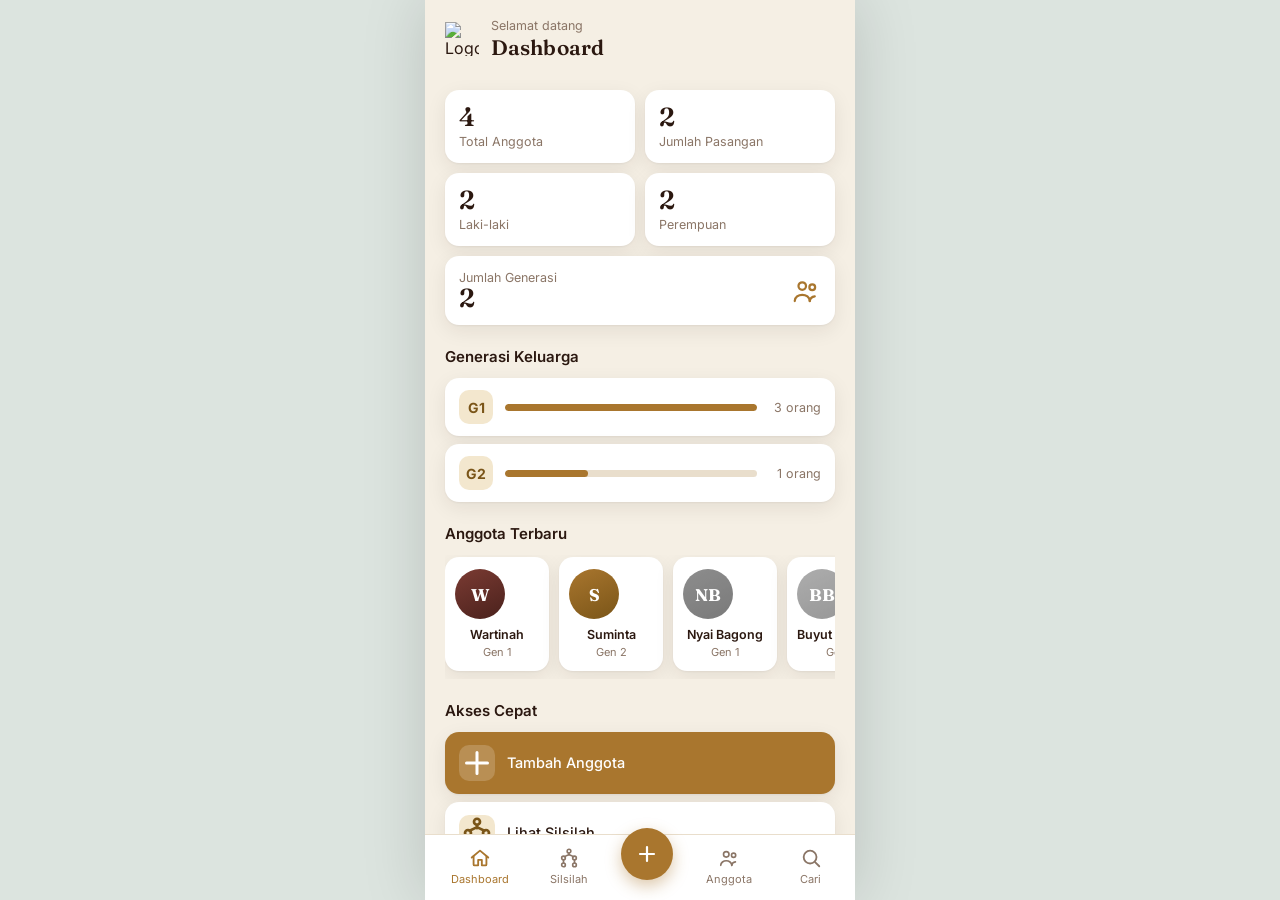
==== commit e8ab5c79: "Add files via upload" ====
--- a/index.html
+++ b/index.html
@@ -2,183 +2,1989 @@
 <html lang="id">
 <head>
 <meta charset="UTF-8">
-<meta name="viewport" content="width=device-width, initial-scale=1.0, viewport-fit=cover">
+<meta name="viewport" content="width=device-width, initial-scale=1, maximum-scale=1, viewport-fit=cover">
 <title>Silsilah Keluarga Buyut Bagong</title>
-
-<!-- PWA -->
 <link rel="manifest" href="manifest.webmanifest">
-<meta name="theme-color" content="#170908">
+<meta name="theme-color" content="#7A5518">
 <meta name="mobile-web-app-capable" content="yes">
 <meta name="apple-mobile-web-app-capable" content="yes">
-<meta name="apple-mobile-web-app-status-bar-style" content="black-translucent">
+<meta name="apple-mobile-web-app-status-bar-style" content="default">
 <meta name="apple-mobile-web-app-title" content="Silsilah Bagong">
 <link rel="apple-touch-icon" href="assets/icons/icon-180.png">
 <link rel="icon" type="image/png" sizes="32x32" href="assets/icons/favicon-32.png">
 <link rel="icon" type="image/png" sizes="16x16" href="assets/icons/favicon-16.png">
-
-<link rel="stylesheet" href="assets/style.css">
+<link rel="preconnect" href="https://fonts.googleapis.com">
+<link href="https://fonts.googleapis.com/css2?family=Fraunces:opsz,wght@9..144,400;9..144,500;9..144,600;9..144,700&family=Inter:wght@400;500;600;700&display=swap" rel="stylesheet">
+<script src="assets/config.js"></script>
+<style>
+:root{
+  --bg:#F5EFE4;
+  --surface:#FFFFFF;
+  --ink:#2B1810;
+  --muted:#8A7566;
+  --primary:#A9762E;
+  --primary-dark:#7A5518;
+  --primary-tint:#F3E7CE;
+  --secondary:#7B3B33;
+  --secondary-tint:#F3E1DD;
+  --gold:#C6952F;
+  --border:#E9DECC;
+  --danger:#B84330;
+  --danger-tint:#F7E4E0;
+  --radius-lg:18px;
+  --radius-md:14px;
+  --radius-sm:10px;
+  --shadow:0 1px 2px rgba(43,24,16,.05), 0 6px 20px rgba(43,24,16,.08);
+}
+*{box-sizing:border-box; -webkit-tap-highlight-color:transparent;}
+html,body{margin:0; padding:0; height:100%;}
+body{
+  font-family:'Inter',system-ui,sans-serif;
+  background:#DCE4DF;
+  color:var(--ink);
+  display:flex;
+  justify-content:center;
+  /* --app-vh dihitung lewat JS (lihat akhir <script>) supaya akurat di
+     browser mobile yang toolbar-nya bisa muncul/hilang (alamat, dsb),
+     yang membuat 100vh murni lebih tinggi dari area yang benar-benar
+     terlihat dan menutupi bottom navigation. */
+  min-height: calc(var(--app-vh, 1vh) * 100);
+}
+h1,h2,h3,.serif{font-family:'Fraunces',serif;}
+button{font-family:inherit;}
+.app-shell{
+  width:100%;
+  max-width:430px;
+  height: calc(var(--app-vh, 1vh) * 100);
+  background:var(--bg);
+  position:relative;
+  display:flex;
+  flex-direction:column;
+  box-shadow:0 0 60px rgba(0,0,0,.15);
+  overflow:hidden;
+}
+
+/* ---------- Top bar ---------- */
+.topbar{
+  position:sticky; top:0; z-index:20;
+  background:var(--bg);
+  padding:18px 20px 12px;
+  display:flex; align-items:center; gap:12px;
+}
+.topbar .back-btn{
+  width:38px; height:38px; border-radius:12px; border:none;
+  background:var(--surface); box-shadow:var(--shadow);
+  display:flex; align-items:center; justify-content:center; color:var(--ink);
+}
+.topbar-title{flex:1;}
+.brand-logo{width:34px; height:34px; object-fit:contain; flex-shrink:0;}
+.topbar-title .eyebrow{font-size:12.5px; color:var(--muted); margin:0 0 1px;}
+.topbar-title h1{font-size:21px; margin:0; font-weight:600; letter-spacing:.1px;}
+.topbar-action{
+  width:38px; height:38px; border-radius:12px; border:none;
+  background:var(--surface); box-shadow:var(--shadow); color:var(--primary);
+  display:flex; align-items:center; justify-content:center;
+}
+
+/* ---------- Screen container ---------- */
+.screens{flex:1; position:relative; overflow:hidden;}
+.screen{
+  position:absolute; inset:0;
+  overflow-y:auto;
+  padding:4px 20px 100px;
+  display:none;
+  -webkit-overflow-scrolling:touch;
+}
+.screen.active{display:block;}
+.screen.no-pad{padding:0 0 100px;}
+
+/* ---------- Bottom nav ---------- */
+.bottom-nav{
+  position:absolute; left:0; right:0; bottom:0; z-index:30;
+  background:var(--surface);
+  border-top:1px solid var(--border);
+  display:flex; align-items:center; justify-content:space-around;
+  padding:8px 6px calc(10px + env(safe-area-inset-bottom));
+}
+.nav-btn{
+  border:none; background:none; color:var(--muted);
+  display:flex; flex-direction:column; align-items:center; gap:3px;
+  font-size:11px; padding:4px 8px; border-radius:10px; min-width:52px;
+}
+.nav-btn.active{color:var(--primary);}
+.nav-btn svg{width:22px; height:22px;}
+.nav-btn.fab{
+  width:52px; height:52px; border-radius:50%;
+  background:var(--primary); color:#fff; margin-top:-26px;
+  box-shadow:0 6px 16px rgba(169,118,46,.4);
+  justify-content:center;
+}
+.nav-btn.fab svg{width:24px; height:24px;}
+.nav-btn.fab span{display:none;}
+
+/* ---------- Cards / generic ---------- */
+.card{
+  background:var(--surface); border-radius:var(--radius-lg);
+  box-shadow:var(--shadow); padding:16px;
+}
+.section-title{
+  font-size:15px; font-weight:600; margin:22px 0 12px; color:var(--ink);
+  display:flex; align-items:center; justify-content:space-between;
+}
+.section-title .link{font-size:13px; color:var(--primary); font-weight:500;}
+
+/* ---------- Dashboard ---------- */
+.stat-grid{display:grid; grid-template-columns:1fr 1fr; gap:10px; margin-top:14px;}
+.stat-card{
+  background:var(--surface); border-radius:var(--radius-md); padding:14px;
+  box-shadow:var(--shadow);
+}
+.stat-card .num{font-family:'Fraunces',serif; font-size:26px; font-weight:600; line-height:1;}
+.stat-card .lbl{font-size:12.5px; color:var(--muted); margin-top:4px;}
+.stat-card.wide{grid-column:1 / -1; display:flex; justify-content:space-between; align-items:center;}
+
+.gen-row{
+  display:flex; align-items:center; gap:12px;
+  background:var(--surface); border-radius:var(--radius-md); padding:12px 14px;
+  margin-bottom:8px; box-shadow:var(--shadow);
+}
+.gen-badge{
+  width:34px; height:34px; border-radius:10px; background:var(--primary-tint); color:var(--primary-dark);
+  display:flex; align-items:center; justify-content:center; font-weight:700; font-size:14px; flex-shrink:0;
+}
+.gen-bar-track{flex:1; height:7px; background:var(--border); border-radius:99px; overflow:hidden;}
+.gen-bar-fill{height:100%; background:var(--primary); border-radius:99px;}
+.gen-count{font-size:12.5px; color:var(--muted); min-width:52px; text-align:right;}
+
+.hscroll{display:flex; gap:10px; overflow-x:auto; padding:2px 0 8px; scrollbar-width:none;}
+.hscroll::-webkit-scrollbar{display:none;}
+.mini-member{
+  min-width:104px; background:var(--surface); border-radius:var(--radius-md); padding:12px 10px;
+  box-shadow:var(--shadow); text-align:center; flex-shrink:0;
+}
+.mini-member .name{font-size:12.5px; font-weight:600; margin-top:8px; line-height:1.25;}
+.mini-member .sub{font-size:11px; color:var(--muted); margin-top:2px;}
+
+.quick-actions{display:flex; flex-direction:column; gap:8px; margin-top:12px;}
+.qa-btn{
+  display:flex; align-items:center; gap:12px; background:var(--surface); border:none;
+  border-radius:var(--radius-md); padding:13px 14px; box-shadow:var(--shadow);
+  font-size:14.5px; font-weight:500; color:var(--ink); text-align:left;
+}
+.qa-btn .ic{
+  width:36px; height:36px; border-radius:10px; background:var(--primary-tint); color:var(--primary-dark);
+  display:flex; align-items:center; justify-content:center; flex-shrink:0;
+}
+.qa-btn.primary{background:var(--primary); color:#fff;}
+.qa-btn.primary .ic{background:rgba(255,255,255,.18); color:#fff;}
+
+/* ---------- Avatar ---------- */
+.avatar{
+  border-radius:50%; display:flex; align-items:center; justify-content:center;
+  font-weight:700; color:#fff; flex-shrink:0; font-family:'Fraunces',serif;
+}
+.avatar.g-L{background:linear-gradient(155deg, var(--primary), var(--primary-dark));}
+.avatar.g-P{background:linear-gradient(155deg, var(--secondary), #4A211C);}
+.avatar.deceased{filter:grayscale(1); opacity:.62;}
+
+/* ---------- Members list ---------- */
+.filter-chips{display:flex; gap:8px; overflow-x:auto; padding:2px 0 14px; scrollbar-width:none;}
+.filter-chips::-webkit-scrollbar{display:none;}
+.chip{
+  border:1px solid var(--border); background:var(--surface); color:var(--muted);
+  padding:8px 14px; border-radius:99px; font-size:13px; white-space:nowrap; flex-shrink:0; font-weight:500;
+}
+.chip.active{background:var(--primary); border-color:var(--primary); color:#fff;}
+
+.member-row{
+  display:flex; align-items:center; gap:12px; background:var(--surface); border-radius:var(--radius-md);
+  padding:12px; margin-bottom:9px; box-shadow:var(--shadow);
+}
+.member-row .avatar{width:46px; height:46px; font-size:15px;}
+.member-info{flex:1; min-width:0;}
+.member-info .name{font-size:14.5px; font-weight:600;}
+.member-info .meta{font-size:12px; color:var(--muted); margin-top:2px; display:flex; gap:6px; align-items:center; flex-wrap:wrap;}
+.status-dot{width:7px; height:7px; border-radius:50%; display:inline-block;}
+.status-dot.hidup{background:var(--gold);}
+.status-dot.wafat{background:var(--muted);}
+.row-actions{display:flex; gap:6px;}
+.icon-btn{
+  width:32px; height:32px; border-radius:9px; border:none; background:var(--bg); color:var(--muted);
+  display:flex; align-items:center; justify-content:center;
+}
+.icon-btn svg{width:16px; height:16px;}
+.icon-btn.danger{color:var(--danger);}
+
+/* ---------- Search ---------- */
+.search-bar{
+  display:flex; align-items:center; gap:10px; background:var(--surface); border-radius:var(--radius-md);
+  padding:12px 14px; box-shadow:var(--shadow); margin-top:6px;
+}
+.search-bar input{flex:1; border:none; outline:none; font-size:14.5px; background:none; color:var(--ink); font-family:inherit;}
+.search-bar svg{width:18px; height:18px; color:var(--muted); flex-shrink:0;}
+.search-meta{font-size:13px; color:var(--muted); margin:16px 2px 8px;}
+.empty-state{text-align:center; padding:50px 20px; color:var(--muted);}
+.empty-state svg{width:44px; height:44px; margin-bottom:10px; opacity:.5;}
+.empty-state .t{font-weight:600; color:var(--ink); margin-bottom:4px;}
+.retry-btn{
+  margin-top:14px; border:none; background:var(--primary); color:#fff; padding:10px 18px;
+  border-radius:var(--radius-sm); font-size:13.5px; font-weight:600;
+}
+
+/* ---------- Skeleton ---------- */
+.skel{background:linear-gradient(90deg,#E7EDE9 25%,#F3F6F4 37%,#E7EDE9 63%); background-size:400% 100%; animation:shimmer 1.4s infinite; border-radius:var(--radius-md);}
+@keyframes shimmer{0%{background-position:100% 0}100%{background-position:0 0}}
+.skel-row{height:70px; margin-bottom:9px;}
+.skel-card{height:78px;}
+
+/* ---------- Photo picker ---------- */
+.photo-picker-row{display:flex; align-items:center; gap:14px;}
+.photo-preview{
+  width:64px; height:64px; border-radius:50%; background:var(--primary-tint); color:var(--primary-dark);
+  display:flex; align-items:center; justify-content:center; flex-shrink:0; overflow:hidden; border:1px solid var(--border);
+}
+.photo-preview svg{width:26px; height:26px;}
+.photo-preview img{width:100%; height:100%; object-fit:cover;}
+.photo-picker-actions{display:flex; flex-direction:column; gap:6px; align-items:flex-start;}
+.photo-btn{
+  display:flex; align-items:center; gap:8px; border:1px solid var(--border); background:var(--surface);
+  color:var(--ink); padding:9px 14px; border-radius:99px; font-size:13px; font-weight:600;
+}
+.photo-btn svg{width:16px; height:16px; color:var(--primary);}
+.photo-btn-remove{border:none; background:none; color:var(--danger); font-size:12.5px; font-weight:600; padding:2px 4px;}
+
+/* ---------- Form ---------- */
+.form-group{margin-bottom:14px;}
+.form-group label{display:block; font-size:13px; font-weight:600; margin-bottom:6px; color:var(--ink);}
+.form-group label .req{color:var(--danger);}
+.form-group input, .form-group select, .form-group textarea{
+  width:100%; border:1px solid var(--border); border-radius:var(--radius-sm); padding:11px 12px;
+  font-size:14.5px; font-family:inherit; background:var(--surface); color:var(--ink); outline:none;
+}
+.form-group input:focus, .form-group select:focus, .form-group textarea:focus{border-color:var(--primary); box-shadow:0 0 0 3px var(--primary-tint);}
+.form-group .hint{font-size:12px; color:var(--danger); margin-top:5px; display:none;}
+.form-group.error input, .form-group.error select{border-color:var(--danger);}
+.form-group.error .hint{display:block;}
+.form-row{display:flex; gap:10px;}
+.form-row .form-group{flex:1;}
+.form-divider{margin:22px 0 14px; font-size:13.5px; font-weight:600; color:var(--muted); border-top:1px solid var(--border); padding-top:16px;}
+.form-context-banner{
+  display:flex; align-items:center; gap:10px; background:var(--primary-tint); color:var(--primary-dark);
+  padding:11px 14px; border-radius:var(--radius-sm); font-size:13px; font-weight:500; margin-bottom:16px;
+}
+.form-context-banner svg{width:16px; height:16px; flex-shrink:0;}
+.quick-add-row{display:flex; gap:8px; justify-content:center; margin:2px 0 18px; flex-wrap:wrap;}
+.quick-add-chip{
+  display:flex; align-items:center; gap:6px; border:1px solid var(--primary); background:var(--primary-tint);
+  color:var(--primary-dark); padding:8px 14px; border-radius:99px; font-size:12.5px; font-weight:600;
+}
+.quick-add-chip svg{width:14px; height:14px;}
+.quick-add-list{display:flex; flex-direction:column; gap:8px; margin-top:14px;}
+.submit-btn{
+  width:100%; border:none; background:var(--primary); color:#fff; padding:14px; border-radius:var(--radius-md);
+  font-size:15px; font-weight:600; margin-top:6px; box-shadow:0 6px 16px rgba(169,118,46,.28);
+}
+.submit-btn:disabled{opacity:.6;}
+
+/* ---------- Tree ---------- */
+.tree-wrap{position:relative; width:100%; height:calc(var(--app-vh, 1vh) * 100 - 130px); overflow:hidden; background:
+  radial-gradient(circle at 1px 1px, #D9E3DD 1.5px, transparent 0) 0 0/22px 22px, var(--bg); touch-action:none;}
+.tree-svg{position:absolute; top:0; left:0; cursor:grab;}
+.tree-svg:active{cursor:grabbing;}
+.tree-controls{
+  position:absolute; right:14px; bottom:16px; display:flex; flex-direction:column; gap:8px; z-index:5;
+}
+.tree-controls button{
+  width:42px; height:42px; border-radius:12px; border:none; background:var(--surface); box-shadow:var(--shadow);
+  color:var(--ink); display:flex; align-items:center; justify-content:center;
+}
+.tree-controls svg{width:19px; height:19px;}
+.tree-hint{
+  position:absolute; left:14px; bottom:16px; background:rgba(255,255,255,.9); backdrop-filter:blur(4px);
+  padding:8px 12px; border-radius:99px; font-size:11.5px; color:var(--muted); box-shadow:var(--shadow);
+}
+.unit-card{cursor:pointer;}
+.unit-card rect.bg{fill:var(--surface); stroke:var(--border); stroke-width:1;}
+.unit-card.focused rect.bg{stroke:var(--gold); stroke-width:2.5;}
+.unit-card text.name{font-family:'Inter',sans-serif; font-weight:600; fill:var(--ink);}
+.unit-card text.sub{font-family:'Inter',sans-serif; fill:var(--muted);}
+.tree-link{stroke:#B9C6BF; stroke-width:1.6; fill:none;}
+.tree-link.cross-link{stroke:var(--secondary); stroke-width:1.4; stroke-dasharray:5 4; opacity:.6;}
+.spouse-link{stroke:#B9C6BF; stroke-width:1.6;}
+.toggle-btn circle{fill:var(--surface); stroke:var(--border);}
+.toggle-btn text{fill:var(--muted); font-size:11px; font-weight:700; font-family:'Inter',sans-serif;}
+.card-add-btn{cursor:pointer;}
+
+/* ---------- Modal ---------- */
+.modal-overlay{
+  position:absolute; inset:0; background:rgba(15,25,20,.42); z-index:50;
+  display:none; align-items:flex-end; justify-content:center;
+}
+.modal-overlay.active{display:flex;}
+.modal-sheet{
+  width:100%; max-height:92%; background:var(--bg); border-radius:22px 22px 0 0;
+  overflow-y:auto; padding:10px 20px calc(28px + env(safe-area-inset-bottom));
+  animation:sheet-up .22s ease;
+}
+@keyframes sheet-up{from{transform:translateY(24px); opacity:0} to{transform:translateY(0); opacity:1}}
+.sheet-handle{width:38px; height:4px; background:var(--border); border-radius:99px; margin:8px auto 14px;}
+.modal-close{
+  position:absolute; top:14px; right:16px; width:34px; height:34px; border-radius:10px; border:none;
+  background:var(--surface); box-shadow:var(--shadow); color:var(--ink); display:flex; align-items:center; justify-content:center;
+}
+.profile-head{text-align:center; padding:6px 0 18px;}
+.profile-head .avatar{width:84px; height:84px; font-size:28px; margin:0 auto 12px;}
+.profile-head h2{font-size:20px; margin:0 0 3px;}
+.profile-head .sub{font-size:13px; color:var(--muted);}
+.status-pill{
+  display:inline-flex; align-items:center; gap:5px; font-size:12px; font-weight:600; padding:4px 11px;
+  border-radius:99px; margin-top:9px;
+}
+.status-pill.hidup{background:#FCF1DA; color:#8A6410;}
+.status-pill.wafat{background:var(--bg); color:var(--muted); border:1px solid var(--border);}
+.info-list{background:var(--surface); border-radius:var(--radius-md); box-shadow:var(--shadow); padding:4px 14px;}
+.info-item{display:flex; align-items:center; gap:12px; padding:12px 0; border-bottom:1px solid var(--border);}
+.info-item:last-child{border-bottom:none;}
+.info-item .ic{width:30px; height:30px; border-radius:9px; background:var(--primary-tint); color:var(--primary-dark); display:flex; align-items:center; justify-content:center; flex-shrink:0;}
+.info-item svg{width:15px; height:15px;}
+.info-item .txt .l{font-size:11.5px; color:var(--muted);}
+.info-item .txt .v{font-size:14px; font-weight:500; margin-top:1px;}
+.rel-group{margin-top:18px;}
+.rel-group .glabel{font-size:12.5px; font-weight:600; color:var(--muted); margin-bottom:8px; text-transform:uppercase; letter-spacing:.4px;}
+.rel-chips{display:flex; gap:8px; flex-wrap:wrap;}
+.rel-chip{
+  display:flex; align-items:center; gap:8px; background:var(--surface); border-radius:99px; padding:6px 12px 6px 6px;
+  box-shadow:var(--shadow); font-size:13px; font-weight:500;
+}
+.rel-chip .avatar{width:26px; height:26px; font-size:10.5px;}
+.profile-actions{display:flex; gap:9px; margin-top:22px;}
+.profile-actions button{
+  flex:1; border:none; padding:12px; border-radius:var(--radius-md); font-size:13.5px; font-weight:600;
+  display:flex; align-items:center; justify-content:center; gap:6px;
+}
+.profile-actions svg{width:15px; height:15px;}
+.btn-outline{background:var(--surface); color:var(--ink); box-shadow:var(--shadow);}
+.btn-primary{background:var(--primary); color:#fff;}
+.btn-danger{background:var(--danger-tint); color:var(--danger);}
+
+.confirm-box{background:var(--surface); border-radius:var(--radius-lg); padding:22px; text-align:center;}
+.confirm-box h3{margin:0 0 8px; font-size:17px;}
+.confirm-box p{font-size:13.5px; color:var(--muted); margin:0 0 6px; line-height:1.5;}
+.confirm-box .warn{background:#FCEEE9; color:var(--danger); font-size:12.5px; padding:9px 12px; border-radius:var(--radius-sm); margin-top:10px; text-align:left;}
+.confirm-actions{display:flex; gap:10px; margin-top:18px;}
+.confirm-actions button{flex:1; border:none; padding:12px; border-radius:var(--radius-md); font-weight:600; font-size:14px;}
+
+/* ---------- Install PWA banner ---------- */
+.install-banner{
+  position:absolute; left:12px; right:12px; bottom:calc(78px + env(safe-area-inset-bottom));
+  z-index:70; background:var(--surface); border-radius:var(--radius-lg); box-shadow:0 12px 30px rgba(0,0,0,.18);
+  padding:14px; display:none; align-items:center; gap:12px;
+  animation:sheet-up .25s ease;
+}
+.install-banner.active{display:flex;}
+.install-icon{
+  width:42px; height:42px; border-radius:12px; background:var(--primary-tint); color:var(--primary-dark);
+  display:flex; align-items:center; justify-content:center; flex-shrink:0;
+}
+.install-icon svg{width:20px; height:20px;}
+.install-text{flex:1; min-width:0;}
+.install-text .t{font-size:13.5px; font-weight:700;}
+.install-text .s{font-size:11.5px; color:var(--muted); margin-top:2px; line-height:1.35;}
+.install-actions{display:flex; flex-direction:column; gap:6px; flex-shrink:0;}
+.install-actions button{border:none; background:none; font-size:12.5px; font-weight:700; padding:6px 8px; border-radius:8px; color:var(--muted);}
+.install-actions button.primary{background:var(--primary); color:#fff; padding:7px 14px;}
+
+/* ---------- Toast ---------- */
+.toast-stack{position:absolute; top:14px; left:0; right:0; z-index:80; display:flex; flex-direction:column; align-items:center; gap:8px; pointer-events:none;}
+.toast{
+  background:var(--ink); color:#fff; padding:11px 18px; border-radius:99px; font-size:13px; font-weight:500;
+  box-shadow:0 8px 20px rgba(0,0,0,.25); display:flex; align-items:center; gap:8px;
+  animation:toast-in .2s ease;
+}
+.toast.error{background:var(--danger);}
+.toast svg{width:15px; height:15px; flex-shrink:0;}
+@keyframes toast-in{from{transform:translateY(-10px); opacity:0} to{transform:translateY(0); opacity:1}}
+</style>
 </head>
 <body>
-
-  <header class="site-header">
-    <img id="logo" class="logo" alt="Logo Keluarga">
-    <div class="title-group">
-      <h1 id="appTitle">Silsilah Keluarga Buyut Bagong</h1>
-      <p id="appSubtitle">Keluarga Besar Buyut Bagong</p>
+<div class="app-shell" id="appShell">
+
+  <div class="topbar">
+    <button class="back-btn" id="backBtn" style="display:none;">
+      <svg viewBox="0 0 24 24" fill="none" stroke="currentColor" stroke-width="2" stroke-linecap="round"><path d="M15 5 8 12l7 7"/></svg>
+    </button>
+    <img id="brandLogo" class="brand-logo" alt="Logo Keluarga">
+    <div class="topbar-title">
+      <p class="eyebrow" id="topEyebrow">Selamat datang</p>
+      <h1 id="topTitle">Dashboard</h1>
     </div>
-  </header>
-
-  <button type="button" id="btnPrint" class="print-fab" title="Cetak / Simpan PDF" aria-label="Cetak">
-    <svg viewBox="0 0 24 24" fill="none" stroke="currentColor" stroke-width="2" stroke-linecap="round" stroke-linejoin="round"><polyline points="6 9 6 2 18 2 18 9"/><path d="M6 18H4a2 2 0 01-2-2v-5a2 2 0 012-2h16a2 2 0 012 2v5a2 2 0 01-2 2h-2"/><rect x="6" y="14" width="12" height="8"/></svg>
-  </button>
-
-  <div class="toolbar" id="topToolbar">
-    <div class="search-box">
-      <svg viewBox="0 0 24 24" fill="none" stroke="currentColor" stroke-width="2"><circle cx="11" cy="11" r="7"/><line x1="21" y1="21" x2="16.65" y2="16.65"/></svg>
-      <input type="text" id="searchInput" placeholder="Cari nama anggota keluarga...">
+    <button class="topbar-action" id="topAction" style="display:none;"></button>
+  </div>
+
+  <div class="screens">
+
+    <!-- DASHBOARD -->
+    <section class="screen active" id="screen-dashboard">
+      <div class="stat-grid" id="statGrid"></div>
+      <div class="section-title">Generasi Keluarga</div>
+      <div id="genList"></div>
+      <div class="section-title">Anggota Terbaru</div>
+      <div class="hscroll" id="recentList"></div>
+      <div class="section-title">Akses Cepat</div>
+      <div class="quick-actions">
+        <button class="qa-btn primary" data-nav="tambah">
+          <span class="ic">
+            <svg viewBox="0 0 24 24" fill="none" stroke="currentColor" stroke-width="2" stroke-linecap="round"><path d="M12 5v14M5 12h14"/></svg>
+          </span> Tambah Anggota
+        </button>
+        <button class="qa-btn" data-nav="silsilah">
+          <span class="ic">
+            <svg viewBox="0 0 24 24" fill="none" stroke="currentColor" stroke-width="1.8" stroke-linecap="round" stroke-linejoin="round"><circle cx="12" cy="4.5" r="2"/><circle cx="6" cy="12" r="2"/><circle cx="18" cy="12" r="2"/><circle cx="6" cy="19.5" r="2"/><circle cx="18" cy="19.5" r="2"/><path d="M12 6.5v2.3M11 8.6 7 10.5M13 8.6l4 1.9M6 14v3.5M18 14v3.5"/></svg>
+          </span> Lihat Silsilah
+        </button>
+        <button class="qa-btn" data-nav="cari">
+          <span class="ic">
+            <svg viewBox="0 0 24 24" fill="none" stroke="currentColor" stroke-width="2" stroke-linecap="round"><circle cx="11" cy="11" r="7"/><path d="M21 21l-4.3-4.3"/></svg>
+          </span> Cari Keluarga
+        </button>
+        <a class="qa-btn" href="kegiatan/" style="text-decoration:none;">
+          <span class="ic">
+            <svg viewBox="0 0 24 24" fill="none" stroke="currentColor" stroke-width="1.8" stroke-linecap="round" stroke-linejoin="round"><rect x="3" y="4" width="18" height="18" rx="2"/><line x1="16" y1="2" x2="16" y2="6"/><line x1="8" y1="2" x2="8" y2="6"/><line x1="3" y1="10" x2="21" y2="10"/></svg>
+          </span> Kegiatan Keluarga
+        </a>
+      </div>
+    </section>
+
+    <!-- SILSILAH / TREE -->
+    <section class="screen no-pad" id="screen-silsilah">
+      <div class="tree-wrap" id="treeWrap">
+        <svg class="tree-svg" id="treeSvg"></svg>
+        <div class="tree-controls">
+          <button id="btnZoomIn" title="Zoom in"><svg viewBox="0 0 24 24" fill="none" stroke="currentColor" stroke-width="2" stroke-linecap="round"><circle cx="10" cy="10" r="7"/><path d="M10 7v6M7 10h6"/><path d="M21 21l-5-5"/></svg></button>
+          <button id="btnZoomOut" title="Zoom out"><svg viewBox="0 0 24 24" fill="none" stroke="currentColor" stroke-width="2" stroke-linecap="round"><circle cx="10" cy="10" r="7"/><path d="M7 10h6"/><path d="M21 21l-5-5"/></svg></button>
+          <button id="btnReset" title="Reset posisi"><svg viewBox="0 0 24 24" fill="none" stroke="currentColor" stroke-width="2" stroke-linecap="round" stroke-linejoin="round"><path d="M4 9V4h5M20 9V4h-5M4 15v5h5M20 15v5h-5"/></svg></button>
+          <button id="btnFullscreen" title="Fullscreen"><svg viewBox="0 0 24 24" fill="none" stroke="currentColor" stroke-width="2" stroke-linecap="round" stroke-linejoin="round"><path d="M8 4H4v4M16 4h4v4M8 20H4v-4M16 20h4v-4"/></svg></button>
+        </div>
+        <div class="tree-hint">Geser untuk melihat &middot; ketuk kartu untuk profil</div>
+      </div>
+    </section>
+
+    <!-- ANGGOTA -->
+    <section class="screen" id="screen-anggota">
+      <div class="filter-chips" id="memberFilters"></div>
+      <div id="memberList"></div>
+    </section>
+
+    <!-- TAMBAH -->
+    <section class="screen" id="screen-tambah">
+      <form id="addForm">
+        <div class="form-context-banner" id="formContextBanner" style="display:none;"></div>
+        <div class="form-group photo-picker">
+          <label>Foto</label>
+          <div class="photo-picker-row">
+            <div class="photo-preview" id="photoPreview">
+              <svg viewBox="0 0 24 24" fill="none" stroke="currentColor" stroke-width="1.8" stroke-linecap="round" stroke-linejoin="round"><circle cx="12" cy="8" r="4"/><path d="M4 20c0-4 3.5-7 8-7s8 3 8 7"/></svg>
+            </div>
+            <div class="photo-picker-actions">
+              <button type="button" class="photo-btn" id="btnPickPhoto">
+                <svg viewBox="0 0 24 24" fill="none" stroke="currentColor" stroke-width="1.8" stroke-linecap="round" stroke-linejoin="round"><rect x="3" y="7" width="18" height="13" rx="2"/><path d="M8 7l1.5-2.5h5L16 7"/><circle cx="12" cy="13.5" r="3.5"/></svg>
+                Tambah Foto
+              </button>
+              <button type="button" class="photo-btn-remove" id="btnRemovePhoto" style="display:none;">Hapus foto</button>
+              <input type="file" id="f-foto" accept="image/*" style="display:none;">
+            </div>
+          </div>
+          <p class="hint" id="photoHint">Ukuran foto maksimal 4MB.</p>
+        </div>
+        <div class="form-group" id="fg-nama">
+          <label>Nama Lengkap <span class="req">*</span></label>
+          <input type="text" id="f-nama" placeholder="cth. Ahmad Fauzi">
+          <p class="hint">Nama wajib diisi.</p>
+        </div>
+        <div class="form-group" id="fg-gender">
+          <label>Jenis Kelamin <span class="req">*</span></label>
+          <select id="f-gender">
+            <option value="">Pilih jenis kelamin</option>
+            <option value="L">Laki-laki</option>
+            <option value="P">Perempuan</option>
+          </select>
+          <p class="hint">Jenis kelamin wajib diisi.</p>
+        </div>
+        <div class="form-row">
+          <div class="form-group">
+            <label>Tempat Lahir</label>
+            <input type="text" id="f-tempat" placeholder="cth. Bogor">
+          </div>
+          <div class="form-group" id="fg-tgl">
+            <label>Tanggal Lahir</label>
+            <input type="date" id="f-tgl">
+            <p class="hint">Tanggal lahir tidak boleh lebih besar dari hari ini.</p>
+          </div>
+        </div>
+        <div class="form-group">
+          <label>Status Hidup</label>
+          <select id="f-status">
+            <option value="Hidup">Hidup</option>
+            <option value="Wafat">Almarhum / Almarhumah</option>
+          </select>
+        </div>
+        <div class="form-group" id="fg-wafat" style="display:none;">
+          <label>Tanggal Wafat</label>
+          <input type="date" id="f-tglwafat">
+          <p class="hint">Tanggal wafat tidak boleh lebih awal dari tanggal lahir.</p>
+        </div>
+        <div class="form-group">
+          <label>Pekerjaan</label>
+          <input type="text" id="f-pekerjaan" placeholder="cth. Guru">
+        </div>
+        <div class="form-group">
+          <label>Alamat</label>
+          <input type="text" id="f-alamat" placeholder="Alamat domisili">
+        </div>
+        <div class="form-group">
+          <label>Catatan</label>
+          <textarea id="f-catatan" rows="3" placeholder="Catatan tambahan"></textarea>
+        </div>
+
+        <div class="form-divider">Hubungan Keluarga</div>
+        <div class="form-group" id="fg-ayah">
+          <label>Pilih Ayah</label>
+          <select id="f-ayah"><option value="">Tidak ada / tidak diketahui</option></select>
+        </div>
+        <div class="form-group" id="fg-ibu">
+          <label>Pilih Ibu</label>
+          <select id="f-ibu"><option value="">Tidak ada / tidak diketahui</option></select>
+        </div>
+        <div class="form-group" id="fg-pasangan">
+          <label>Pilih Pasangan</label>
+          <select id="f-pasangan"><option value="">Tidak ada / belum menikah</option></select>
+        </div>
+
+        <button type="submit" class="submit-btn" id="submitBtn">Simpan Anggota</button>
+      </form>
+    </section>
+
+    <!-- CARI -->
+    <section class="screen" id="screen-cari">
+      <div class="search-bar">
+        <svg viewBox="0 0 24 24" fill="none" stroke="currentColor" stroke-width="2" stroke-linecap="round"><circle cx="11" cy="11" r="7"/><path d="M21 21l-4.3-4.3"/></svg>
+        <input type="text" id="searchInput" placeholder="Cari nama, panggilan, pekerjaan, tempat lahir...">
+      </div>
+      <div id="searchResults"></div>
+    </section>
+
+  </div>
+
+  <div class="bottom-nav" id="bottomNav">
+    <button class="nav-btn active" data-nav="dashboard">
+      <svg viewBox="0 0 24 24" fill="none" stroke="currentColor" stroke-width="2" stroke-linecap="round" stroke-linejoin="round"><path d="M3 11.5 12 4l9 7.5"/><path d="M5 10v9a1 1 0 0 0 1 1h4v-6h4v6h4a1 1 0 0 0 1-1v-9"/></svg>
+      <span>Dashboard</span>
+    </button>
+    <button class="nav-btn" data-nav="silsilah">
+      <svg viewBox="0 0 24 24" fill="none" stroke="currentColor" stroke-width="1.8" stroke-linecap="round" stroke-linejoin="round"><circle cx="12" cy="4.5" r="2"/><circle cx="6" cy="12" r="2"/><circle cx="18" cy="12" r="2"/><circle cx="6" cy="19.5" r="2"/><circle cx="18" cy="19.5" r="2"/><path d="M12 6.5v2.3M11 8.6 7 10.5M13 8.6l4 1.9M6 14v3.5M18 14v3.5"/></svg>
+      <span>Silsilah</span>
+    </button>
+    <button class="nav-btn fab" data-nav="tambah">
+      <svg viewBox="0 0 24 24" fill="none" stroke="currentColor" stroke-width="2.2" stroke-linecap="round"><path d="M12 5v14M5 12h14"/></svg>
+      <span>Tambah</span>
+    </button>
+    <button class="nav-btn" data-nav="anggota">
+      <svg viewBox="0 0 24 24" fill="none" stroke="currentColor" stroke-width="1.8" stroke-linecap="round" stroke-linejoin="round"><circle cx="9" cy="8" r="3"/><path d="M3 20c0-3 3-5 6-5s6 2 6 5"/><circle cx="17" cy="9" r="2.3"/><path d="M15 20c.3-2 1.8-3.4 4-3.7"/></svg>
+      <span>Anggota</span>
+    </button>
+    <button class="nav-btn" data-nav="cari">
+      <svg viewBox="0 0 24 24" fill="none" stroke="currentColor" stroke-width="2" stroke-linecap="round"><circle cx="11" cy="11" r="7"/><path d="M21 21l-4.3-4.3"/></svg>
+      <span>Cari</span>
+    </button>
+  </div>
+
+  <div class="modal-overlay" id="modalOverlay">
+    <div class="modal-sheet" id="modalSheet"></div>
+  </div>
+
+  <div class="toast-stack" id="toastStack"></div>
+
+  <div class="install-banner" id="installBanner">
+    <div class="install-icon">
+      <svg viewBox="0 0 24 24" fill="none" stroke="currentColor" stroke-width="1.8" stroke-linecap="round" stroke-linejoin="round"><circle cx="12" cy="4.5" r="2"/><circle cx="6" cy="12" r="2"/><circle cx="18" cy="12" r="2"/><path d="M12 6.5v2.3M11 8.6 7 10.5M13 8.6l4 1.9"/></svg>
     </div>
-    <button class="btn" id="btnAdd">+ Tambah Anggota</button>
-    <button class="btn ghost" id="btnRefresh">Muat Ulang</button>
-  </div>
-
-  <!-- hanya tampil saat dicetak -->
-  <div class="print-header" id="printHeader">
-    <div class="print-header-title">Silsilah Keluarga Buyut Bagong</div>
-    <div class="print-header-right">
-      <div class="print-header-date" id="printDate"></div>
-      <div class="print-header-note">Bagan otomatis diskalakan ke lebar A4. Jika terlihat kurang pas, atur "Skala" di kotak dialog cetak.</div>
+    <div class="install-text">
+      <div class="t">Instal Silsilah Buyut Bagong</div>
+      <div class="s" id="installSub">Tambahkan ke layar utama untuk akses lebih cepat, kapan saja.</div>
+    </div>
+    <div class="install-actions">
+      <button id="installDismiss">Nanti</button>
+      <button id="installConfirm" class="primary">Instal</button>
     </div>
   </div>
-
-  <main class="tree-wrap" id="treeWrap">
-    <div class="tree-root" id="treeRoot">
-      <div class="loader"><div class="spin"></div> Memuat silsilah…</div>
+</div>
+
+<script>
+/* =========================================================
+   CONFIG  — memakai assets/config.js (satu sumber utk index.html,
+   kegiatan/, dan halaman ini). APP_CONFIG dipakai di sini (bukan nama
+   `CONFIG` langsung) supaya tidak bentrok dgn `const CONFIG` global
+   yang sudah didefinisikan oleh assets/config.js.
+   ========================================================= */
+const APP_CONFIG = {
+  API_URL: (typeof CONFIG !== "undefined" && CONFIG.API_URL) || "PASTE_URL_WEB_APP_GAS_DI_SINI",
+};
+APP_CONFIG.USE_MOCK = !APP_CONFIG.API_URL || APP_CONFIG.API_URL.includes("PASTE_URL");
+
+if(document.getElementById("brandLogo") && typeof CONFIG !== "undefined"){
+  document.getElementById("brandLogo").src = CONFIG.LOGO_URL;
+}
+
+/* =========================================================
+   PEMETAAN FIELD — backend Google Apps Script (Code.gs) yang sudah
+   ada memakai nama kolom Nama/JenisKelamin/TempatLahir/dst. (lihat
+   backend/Code.gs). Dua fungsi ini menerjemahkan bolak-balik supaya
+   seluruh kode di bawah (render, form, pohon silsilah) bisa tetap
+   memakai nama field yang lebih deskriptif tanpa perlu mengubah
+   skema Sheet yang sudah dipakai & sudah berisi data asli keluarga.
+   ========================================================= */
+function mapFromSheet(row){
+  return {
+    id: String(row.ID ?? "").trim(),
+    nama_lengkap: row.Nama || "(Tanpa nama)",
+    nama_panggilan: "",
+    jenis_kelamin: (row.JenisKelamin || "L").toUpperCase().startsWith("P") ? "P" : "L",
+    foto: row.Foto || "",
+    tempat_lahir: row.TempatLahir || "",
+    tanggal_lahir: row.TanggalLahir || "",
+    tanggal_wafat: row.TanggalWafat || "",
+    status_hidup: row.TanggalWafat ? "Wafat" : "Hidup",
+    pekerjaan: row.Pekerjaan || "",
+    pendidikan: "",
+    alamat: row.Alamat || "",
+    nomor_telepon: "",
+    email: "",
+    catatan: row.Catatan || "",
+    father_id: String(row.Ayah || "").trim(),
+    mother_id: String(row.Ibu || "").trim(),
+    spouse_id: String(row.Pasangan || "").trim(),
+  };
+}
+function mapToSheet(m){
+  return {
+    nama: m.nama_lengkap || "",
+    gender: m.jenis_kelamin || "L",
+    foto: m.foto || "",
+    tempatLahir: m.tempat_lahir || "",
+    tglLahir: m.tanggal_lahir || "",
+    tglWafat: m.tanggal_wafat || "",
+    pekerjaan: m.pekerjaan || "",
+    alamat: m.alamat || "",
+    catatan: m.catatan || "",
+    pasangan: m.spouse_id || "",
+    ayah: m.father_id || "",
+    ibu: m.mother_id || "",
+  };
+}
+
+/* =========================================================
+   MOCK DATA — dipakai sementara sebelum API_URL diisi di assets/config.js
+   ========================================================= */
+let MEMBERS = [
+  {id:"1", nama_lengkap:"Buyut Bagong", nama_panggilan:"", jenis_kelamin:"L", tempat_lahir:"Desa Sukamaju", tanggal_lahir:"1930-01-01", tanggal_wafat:"2005-05-10", status_hidup:"Wafat", pekerjaan:"Petani", pendidikan:"", alamat:"Desa Sukamaju", nomor_telepon:"", email:"", catatan:"Leluhur keluarga besar", father_id:"", mother_id:"", spouse_id:"2"},
+  {id:"2", nama_lengkap:"Nyai Bagong", nama_panggilan:"", jenis_kelamin:"P", tempat_lahir:"Desa Sukamaju", tanggal_lahir:"1934-03-12", tanggal_wafat:"2010-08-20", status_hidup:"Wafat", pekerjaan:"", pendidikan:"", alamat:"Desa Sukamaju", nomor_telepon:"", email:"", catatan:"", father_id:"", mother_id:"", spouse_id:"1"},
+  {id:"3", nama_lengkap:"Suminta", nama_panggilan:"", jenis_kelamin:"L", tempat_lahir:"Bogor", tanggal_lahir:"1955-06-15", tanggal_wafat:"", status_hidup:"Hidup", pekerjaan:"Guru", pendidikan:"", alamat:"Bogor", nomor_telepon:"", email:"", catatan:"Anak sulung", father_id:"1", mother_id:"2", spouse_id:"4"},
+  {id:"4", nama_lengkap:"Wartinah", nama_panggilan:"", jenis_kelamin:"P", tempat_lahir:"Bogor", tanggal_lahir:"1958-09-01", tanggal_wafat:"", status_hidup:"Hidup", pekerjaan:"", pendidikan:"", alamat:"Bogor", nomor_telepon:"", email:"", catatan:"", father_id:"", mother_id:"", spouse_id:"3"},
+];
+let nextIdNum = 10;
+
+/* =========================================================
+   API LAYER — disambungkan ke backend Code.gs yang sudah ada:
+   doGet ?action=list&entity=anggota, doPost {action:'add'/'update'/'delete',
+   entity:'anggota', data, id, key}. Statistik & pencarian dihitung lokal
+   dari MEMBERS (backend tidak punya endpoint terpisah utk itu) — cukup
+   karena getMembers() selalu memuat seluruh data lebih dulu.
+   ========================================================= */
+const api = {
+  async getMembers(){
+    if(!APP_CONFIG.USE_MOCK){
+      const res = await gasGet();
+      if(res.success) MEMBERS = res.data.map(mapFromSheet); // sinkronkan data global dgn Spreadsheet
+      return res;
+    }
+    await delay(350); return ok(MEMBERS);
+  },
+  async getMember(id){
+    if(!APP_CONFIG.USE_MOCK) await api.getMembers();
+    await delay(50); const m=MEMBERS.find(x=>x.id===id); return m?ok(m):fail("Anggota tidak ditemukan");
+  },
+  async addMember(payload){
+    if(!APP_CONFIG.USE_MOCK){
+      const res = await gasPost({action:'add', entity:'anggota', data: mapToSheet(payload)});
+      if(res.success) return ok(Object.assign({}, payload, {id: String(res.id)}));
+      return res;
+    }
+    await delay(400);
+    const id = String(nextIdNum++);
+    const now = new Date().toISOString();
+    const member = Object.assign({id, tanggal_wafat:"", spouse_id:"", father_id:"", mother_id:"", created_at:now, updated_at:now}, payload);
+    MEMBERS.push(member);
+    if(member.spouse_id){ const sp = getMemberById(member.spouse_id); if(sp) sp.spouse_id = member.id; }
+    return ok(member);
+  },
+  async updateMember(id, data){
+    if(!APP_CONFIG.USE_MOCK){
+      const res = await gasPost({action:'update', entity:'anggota', data: Object.assign({id}, mapToSheet(data))});
+      if(res.success) return ok(Object.assign({id}, data));
+      return res;
+    }
+    await delay(300);
+    const m = getMemberById(id);
+    if(!m) return fail("Anggota tidak ditemukan");
+    Object.assign(m, data, {updated_at:new Date().toISOString()});
+    return ok(m);
+  },
+  async deleteMember(id){
+    if(!APP_CONFIG.USE_MOCK){
+      const res = await gasPost({action:'delete', entity:'anggota', id});
+      return res;
+    }
+    await delay(300);
+    MEMBERS = MEMBERS.filter(m=>m.id!==id);
+    MEMBERS.forEach(m=>{
+      if(m.father_id===id) m.father_id="";
+      if(m.mother_id===id) m.mother_id="";
+      if(m.spouse_id===id) m.spouse_id="";
+    });
+    return ok(true);
+  },
+  /** Foto disimpan langsung sbg data URI terkompresi di kolom Foto — tidak
+   *  ada endpoint upload terpisah di backend (lihat resolvePhotoForSubmit). */
+  async uploadPhoto(){ return fail("Tidak dipakai — foto disematkan langsung ke data anggota."); },
+  async getStats(){
+    await delay(30);
+    const total = MEMBERS.length;
+    const laki = MEMBERS.filter(m=>m.jenis_kelamin==="L").length;
+    const perempuan = MEMBERS.filter(m=>m.jenis_kelamin==="P").length;
+    const gens = computeGenerations();
+    const genCount = new Set(Object.values(gens)).size;
+    const pasangan = MEMBERS.filter(m=>m.spouse_id).length / 2;
+    return ok({total, laki, perempuan, genCount, pasangan});
+  },
+  async searchMembers(q){
+    await delay(30);
+    q = q.trim().toLowerCase();
+    if(!q) return ok([]);
+    const gens = computeGenerations();
+    const res = MEMBERS.filter(m =>
+      m.nama_lengkap.toLowerCase().includes(q) ||
+      (m.pekerjaan||"").toLowerCase().includes(q) ||
+      (m.tempat_lahir||"").toLowerCase().includes(q) ||
+      ("generasi "+gens[m.id]).includes(q)
+    );
+    return ok(res);
+  }
+};
+function ok(data){ return {success:true, message:"OK", data}; }
+function fail(message){ return {success:false, message, data:null}; }
+function delay(ms){ return new Promise(r=>setTimeout(r,ms)); }
+
+/**
+ * gasGet/gasPost — dipakai hanya saat APP_CONFIG.USE_MOCK = false.
+ * POST dikirim dgn Content-Type "text/plain" supaya tidak memicu
+ * preflight CORS OPTIONS (GAS Web App tidak bisa membalas preflight).
+ *
+ * Aksi tulis (tambah/ubah/hapus) memerlukan kunci admin bersama yang
+ * diatur lewat setAdminKey() di Apps Script (lihat backend/Code.gs).
+ * Kunci diminta sekali lewat modal, lalu disimpan di localStorage HP
+ * masing-masing pengguna — tidak perlu login akun.
+ */
+const EDIT_PASSWORD_KEY = "sbb_admin_key";
+const WRITE_ACTIONS = ["add", "update", "delete"];
+
+function showPasswordModal(){
+  return new Promise((resolve)=>{
+    const sheet = document.getElementById("modalSheet");
+    sheet.innerHTML = `
+      <div class="sheet-handle"></div>
+      <div class="confirm-box">
+        <h3>Masukkan Kunci Admin</h3>
+        <p>Diperlukan untuk menambah, mengubah, atau menghapus anggota keluarga. Tanyakan kunci ini ke admin keluarga.</p>
+        <div class="form-group" style="text-align:left; margin-top:14px; margin-bottom:0;">
+          <input type="password" id="editPasswordInput" placeholder="Kunci admin" autocomplete="current-password">
+        </div>
+        <div class="confirm-actions">
+          <button class="btn-outline" id="btnCancelPassword">Batal</button>
+          <button class="btn-primary" id="btnSavePassword">Simpan &amp; Lanjutkan</button>
+        </div>
+      </div>
+    `;
+    document.getElementById("modalOverlay").classList.add("active");
+    const input = document.getElementById("editPasswordInput");
+    setTimeout(()=> input.focus(), 50);
+    function cleanup(){ document.getElementById("modalOverlay").classList.remove("active"); }
+    document.getElementById("btnCancelPassword").addEventListener("click", ()=>{ cleanup(); resolve(null); });
+    document.getElementById("btnSavePassword").addEventListener("click", ()=>{
+      const val = input.value.trim();
+      if(!val){ toast("Kunci admin tidak boleh kosong.", "error"); return; }
+      localStorage.setItem(EDIT_PASSWORD_KEY, val);
+      cleanup();
+      resolve(val);
+    });
+    input.addEventListener("keydown", (e)=>{ if(e.key==="Enter") document.getElementById("btnSavePassword").click(); });
+  });
+}
+async function gasGet(){
+  try{
+    const url = new URL(APP_CONFIG.API_URL);
+    url.searchParams.set('action', 'list');
+    url.searchParams.set('entity', 'anggota');
+    const res = await fetch(url.toString(), { cache: 'no-store' });
+    const text = await res.text();
+    return JSON.parse(text);
+  }catch(err){
+    return fail("Data belum dapat dimuat. Periksa koneksi atau API_URL di assets/config.js.");
+  }
+}
+async function gasPost(body){
+  if(WRITE_ACTIONS.includes(body.action)){
+    let pwd = localStorage.getItem(EDIT_PASSWORD_KEY);
+    if(!pwd){
+      pwd = await showPasswordModal();
+      if(pwd===null) return fail("Dibatalkan — kunci admin diperlukan untuk melanjutkan.");
+    }
+    body.key = pwd;
+  }
+  try{
+    const res = await fetch(APP_CONFIG.API_URL, {
+      method: 'POST',
+      headers: {'Content-Type':'text/plain;charset=utf-8'},
+      body: JSON.stringify(body)
+    });
+    const json = await res.json();
+    if(!json.success && /kunci admin/i.test(json.message||"")){
+      localStorage.removeItem(EDIT_PASSWORD_KEY); // salah kunci → minta ulang lain kali
+    }
+    return json;
+  }catch(err){
+    return fail("Terjadi kesalahan. Periksa koneksi atau API_URL di assets/config.js.");
+  }
+}
+
+/* =========================================================
+   UTILS — relasi keluarga & generasi
+   ========================================================= */
+function getMemberById(id){ return MEMBERS.find(m=>m.id===id); }
+function getSpouse(m){ return m.spouse_id ? getMemberById(m.spouse_id) : null; }
+function getChildren(id){ return MEMBERS.filter(m=>m.father_id===id || m.mother_id===id); }
+function getSiblings(m){
+  return MEMBERS.filter(x => x.id!==m.id && (
+    (m.father_id && x.father_id===m.father_id) || (m.mother_id && x.mother_id===m.mother_id)
+  ));
+}
+function computeGenerations(){
+  const map = {};
+  function genOf(id, chain){
+    if(map[id]) return map[id];
+    if(chain.includes(id)) return 1; // guard: cegah infinite loop pada data siklik
+    const m = getMemberById(id);
+    if(!m) return 1;
+    if(!m.father_id && !m.mother_id){ map[id]=1; return 1; }
+    const c = chain.concat(id);
+    const fg = m.father_id ? genOf(m.father_id, c) : 0;
+    const mg = m.mother_id ? genOf(m.mother_id, c) : 0;
+    const g = Math.max(fg, mg) + 1;
+    map[id] = g;
+    return g;
+  }
+  MEMBERS.forEach(m=>genOf(m.id, []));
+  return map;
+}
+function initials(name){
+  return name.split(" ").filter(Boolean).slice(0,2).map(w=>w[0]).join("").toUpperCase();
+}
+function ageOf(m){
+  if(!m.tanggal_lahir) return null;
+  const end = m.tanggal_wafat ? new Date(m.tanggal_wafat) : new Date();
+  const b = new Date(m.tanggal_lahir);
+  let age = end.getFullYear() - b.getFullYear();
+  const md = end.getMonth() - b.getMonth();
+  if(md < 0 || (md===0 && end.getDate() < b.getDate())) age--;
+  return age;
+}
+function fmtDate(s){
+  if(!s) return "-";
+  const d = new Date(s);
+  return d.toLocaleDateString("id-ID", {day:"numeric", month:"long", year:"numeric"});
+}
+function avatarHTML(m, size){
+  const cls = "avatar g-" + m.jenis_kelamin + (m.status_hidup==="Wafat" ? " deceased":"");
+  const s = size || 44;
+  const inits = initials(m.nama_lengkap);
+  if(m.foto){
+    return `<div class="${cls}" style="width:${s}px;height:${s}px;font-size:${Math.round(s*0.34)}px;">
+      <img src="${m.foto}" alt="${m.nama_lengkap}" style="width:100%;height:100%;object-fit:cover;border-radius:50%;"
+        onerror="this.parentElement.innerHTML='${inits}';">
+    </div>`;
+  }
+  return `<div class="${cls}" style="width:${s}px;height:${s}px;font-size:${Math.round(s*0.34)}px;">${inits}</div>`;
+}
+function icon(name, extra){
+  const paths = {
+    phone:'<path d="M4.5 5c0-.7.5-1.2 1.2-1.2h2.4l1.6 4-1.7 1.1a10.2 10.2 0 0 0 4.7 4.7l1.1-1.7 4 1.6v2.4c0 .7-.5 1.2-1.2 1.2C9.9 17.1 3.9 11.1 4.5 5Z"/>',
+    mail:'<rect x="3" y="5" width="18" height="14" rx="2"/><path d="M4 7l8 6 8-6"/>',
+    calendar:'<rect x="3" y="5" width="18" height="16" rx="2"/><path d="M3 9h18M8 3v4M16 3v4"/>',
+    briefcase:'<rect x="3" y="8" width="18" height="12" rx="2"/><path d="M8 8V6a2 2 0 0 1 2-2h4a2 2 0 0 1 2 2v2"/>',
+    mapPin:'<path d="M12 21s7-6.5 7-11a7 7 0 1 0-14 0c0 4.5 7 11 7 11Z"/><circle cx="12" cy="10" r="2.4"/>',
+    school:'<path d="M12 4 2 9l10 5 10-5-10-5Z"/><path d="M6 11.5V16c0 1.5 2.7 3 6 3s6-1.5 6-3v-4.5"/>',
+    user:'<circle cx="12" cy="8" r="4"/><path d="M4 20c0-4 3.5-7 8-7s8 3 8 7"/>',
+    users2:'<circle cx="9" cy="8" r="3"/><path d="M3 20c0-3 3-5 6-5s6 2 6 5"/><circle cx="17" cy="9" r="2.3"/><path d="M15 20c.3-2 1.8-3.4 4-3.7"/>',
+    heart:'<path d="M12 20s-7-4.4-9.3-8.7C1.3 8.3 3 5 6.3 5c1.8 0 3.2 1 3.7 2.4C10.5 6 11.9 5 13.7 5 17 5 18.7 8.3 17.3 11.3 15 15.6 8 20 8 20Z" transform="translate(4,0) scale(.8)"/>',
+    edit:'<path d="M12 20h9"/><path d="M16.5 3.5a2.1 2.1 0 0 1 3 3L7 19l-4 1 1-4Z"/>',
+    trash:'<path d="M4 7h16"/><path d="M10 11v6M14 11v6"/><path d="M6 7l1 13a1 1 0 0 0 1 1h8a1 1 0 0 0 1-1l1-13"/><path d="M9 7V4a1 1 0 0 1 1-1h4a1 1 0 0 1 1 1v3"/>',
+    eye:'<path d="M2 12s3.5-7 10-7 10 7 10 7-3.5 7-10 7-10-7-10-7Z"/><circle cx="12" cy="12" r="3"/>',
+    check:'<path d="M20 6 9 17l-5-5"/>',
+    alert:'<circle cx="12" cy="12" r="10"/><path d="M12 8v5M12 16h.01"/>',
+    inbox:'<path d="M3 12h4l2 3h6l2-3h4"/><path d="M5 4h14l2 8v6a2 2 0 0 1-2 2H5a2 2 0 0 1-2-2v-6l2-8Z"/>'
+  };
+  return `<svg viewBox="0 0 24 24" fill="none" stroke="currentColor" stroke-width="1.8" stroke-linecap="round" stroke-linejoin="round" ${extra||""}>${paths[name]||""}</svg>`;
+}
+function toast(msg, type){
+  const stack = document.getElementById("toastStack");
+  const el = document.createElement("div");
+  el.className = "toast" + (type==="error" ? " error":"");
+  el.innerHTML = (type==="error" ? icon("alert") : icon("check")) + `<span>${msg}</span>`;
+  stack.appendChild(el);
+  setTimeout(()=>{ el.style.transition="opacity .25s"; el.style.opacity="0"; setTimeout(()=>el.remove(),250); }, 2400);
+}
+
+/* =========================================================
+   NAVIGASI
+   ========================================================= */
+const TITLES = {
+  dashboard:{eyebrow:"Selamat datang", title:"Dashboard"},
+  silsilah:{eyebrow:"Pohon keluarga", title:"Silsilah"},
+  anggota:{eyebrow:"Kelola data", title:"Anggota Keluarga"},
+  tambah:{eyebrow:"Data baru", title:"Tambah Anggota"},
+  cari:{eyebrow:"Temukan siapa saja", title:"Pencarian"}
+};
+let currentScreen = "dashboard";
+
+function goTo(name){
+  document.querySelectorAll(".screen").forEach(s=>s.classList.remove("active"));
+  document.getElementById("screen-"+name).classList.add("active");
+  document.querySelectorAll(".nav-btn").forEach(b=>b.classList.toggle("active", b.dataset.nav===name));
+  document.getElementById("topEyebrow").textContent = TITLES[name].eyebrow;
+  document.getElementById("topTitle").textContent = TITLES[name].title;
+  document.getElementById("backBtn").style.display = "none";
+  currentScreen = name;
+  if(name==="dashboard") renderDashboard();
+  if(name==="silsilah") renderTree();
+  if(name==="anggota") renderMembers();
+  if(name==="tambah") { applyFormPreset(); }
+  if(name==="cari") { document.getElementById("searchInput").focus(); }
+}
+document.querySelectorAll("[data-nav]").forEach(el=>{
+  el.addEventListener("click", ()=> goTo(el.dataset.nav));
+});
+
+/* =========================================================
+   DASHBOARD
+   ========================================================= */
+async function renderDashboard(){
+  const grid = document.getElementById("statGrid");
+  grid.innerHTML = `<div class="skel skel-card"></div><div class="skel skel-card"></div><div class="skel skel-card"></div><div class="skel skel-card"></div>`;
+  await api.getMembers(); // pastikan MEMBERS segar dari Spreadsheet sebelum hitung statistik & generasi
+  const {data: stats} = await api.getStats();
+  grid.innerHTML = `
+    <div class="stat-card"><div class="num">${stats.total}</div><div class="lbl">Total Anggota</div></div>
+    <div class="stat-card"><div class="num">${stats.pasangan}</div><div class="lbl">Jumlah Pasangan</div></div>
+    <div class="stat-card"><div class="num">${stats.laki}</div><div class="lbl">Laki-laki</div></div>
+    <div class="stat-card"><div class="num">${stats.perempuan}</div><div class="lbl">Perempuan</div></div>
+    <div class="stat-card wide"><div><div class="lbl" style="margin-top:0">Jumlah Generasi</div><div class="num">${stats.genCount}</div></div>${icon("users2",'style="width:30px;height:30px;color:var(--primary)"')}</div>
+  `;
+
+  const gens = computeGenerations();
+  const genCounts = {};
+  Object.values(gens).forEach(g=> genCounts[g] = (genCounts[g]||0)+1);
+  const maxCount = Math.max(...Object.values(genCounts));
+  const genList = document.getElementById("genList");
+  genList.innerHTML = Object.keys(genCounts).sort((a,b)=>a-b).map(g=>`
+    <div class="gen-row">
+      <div class="gen-badge">G${g}</div>
+      <div class="gen-bar-track"><div class="gen-bar-fill" style="width:${(genCounts[g]/maxCount*100).toFixed(0)}%"></div></div>
+      <div class="gen-count">${genCounts[g]} orang</div>
     </div>
-    <div class="zoom-controls">
-      <button id="btnZoomIn" title="Perbesar" aria-label="Perbesar">+</button>
-      <button id="btnZoomOut" title="Perkecil" aria-label="Perkecil">−</button>
-      <button id="btnZoomReset" title="Sesuaikan ke layar" aria-label="Sesuaikan ke layar">⤢</button>
+  `).join("");
+
+  const recent = MEMBERS.slice(-6).reverse();
+  document.getElementById("recentList").innerHTML = recent.map(m=>`
+    <div class="mini-member" data-open="${m.id}">
+      ${avatarHTML(m,50)}
+      <div class="name">${m.nama_lengkap}</div>
+      <div class="sub">Gen ${gens[m.id]}</div>
     </div>
-    <div class="zoom-hint" id="zoomHint">Cubit / gulir / seret untuk menjelajah</div>
-  </main>
-
-  <!-- ============ DETAIL MODAL ============ -->
-  <div class="overlay" id="detailOverlay">
-    <div class="modal">
-      <button class="modal-close" onclick="closeDetail()">&times;</button>
-      <div id="detailBody"></div>
-    </div>
-  </div>
-
-  <!-- ============ FORM MODAL (ADD/EDIT) ============ -->
-  <div class="overlay" id="formOverlay">
-    <div class="modal">
-      <button class="modal-close" onclick="closeForm()">&times;</button>
-      <h2 style="font-family:var(--font-display);color:var(--gold-1);margin-top:0;" id="formTitle">Tambah Anggota</h2>
-      <form id="personForm">
-        <div class="form-grid">
-          <div class="full">
-            <label>Nama Lengkap *</label>
-            <input type="text" name="nama" required placeholder="Contoh: Bagong Suryowidjojo">
-          </div>
-          <div>
-            <label>Jenis Kelamin *</label>
-            <select name="gender" id="genderSelect" required>
-              <option value="L">Laki-laki</option>
-              <option value="P">Perempuan</option>
-            </select>
-          </div>
-          <div>
-            <label>Pekerjaan</label>
-            <input type="text" name="pekerjaan" placeholder="Contoh: Petani">
-          </div>
-          <div class="full">
-            <label>Foto</label>
-            <div class="photo-upload">
-              <div class="preview" id="photoPreview"><img id="photoPreviewImg" alt="Pratinjau foto"></div>
-              <div class="actions">
-                <label class="file-label" for="photoFile">Pilih Foto…</label>
-                <input type="file" id="photoFile" accept="image/*">
-                <button type="button" class="remove-photo" id="btnRemovePhoto">Hapus foto</button>
-              </div>
-              <input type="hidden" name="foto" id="fotoField">
-            </div>
-            <div class="field-hint">Foto otomatis dipotong persegi &amp; dikecilkan sebelum disimpan.</div>
-          </div>
-          <div>
-            <label>Tempat Lahir</label>
-            <input type="text" name="tempatLahir">
-          </div>
-          <div></div>
-          <div>
-            <label>Tanggal Lahir</label>
-            <input type="date" name="tglLahir">
-          </div>
-          <div>
-            <label>Tanggal Wafat</label>
-            <input type="date" name="tglWafat">
-          </div>
-          <div class="full">
-            <label>Alamat</label>
-            <input type="text" name="alamat">
-          </div>
-          <div>
-            <label>Pasangan</label>
-            <select name="pasangan"></select>
-          </div>
-          <div></div>
-          <div>
-            <label>Ayah</label>
-            <select name="ayah"></select>
-          </div>
-          <div>
-            <label>Ibu</label>
-            <select name="ibu"></select>
-          </div>
-          <div class="full">
-            <label>Catatan</label>
-            <textarea name="catatan" placeholder="Cerita, silsilah tambahan, dsb."></textarea>
+  `).join("");
+  bindOpenProfile();
+}
+
+/* =========================================================
+   ANGGOTA (list)
+   ========================================================= */
+let activeFilter = "semua";
+const FILTERS = [
+  {key:"semua", label:"Semua"},
+  {key:"L", label:"Laki-laki"},
+  {key:"P", label:"Perempuan"},
+  {key:"Hidup", label:"Hidup"},
+  {key:"Wafat", label:"Almarhum"}
+];
+function renderFilterChips(){
+  document.getElementById("memberFilters").innerHTML = FILTERS.map(f=>
+    `<button class="chip ${activeFilter===f.key?'active':''}" data-filter="${f.key}">${f.label}</button>`
+  ).join("");
+  document.querySelectorAll("[data-filter]").forEach(b=>{
+    b.addEventListener("click", ()=>{ activeFilter=b.dataset.filter; renderMembers(); });
+  });
+}
+async function renderMembers(){
+  renderFilterChips();
+  const list = document.getElementById("memberList");
+  list.innerHTML = `<div class="skel skel-row"></div><div class="skel skel-row"></div><div class="skel skel-row"></div>`;
+  const {data: members} = await api.getMembers();
+  const gens = computeGenerations();
+  let filtered = members;
+  if(activeFilter==="L" || activeFilter==="P") filtered = members.filter(m=>m.jenis_kelamin===activeFilter);
+  if(activeFilter==="Hidup" || activeFilter==="Wafat") filtered = members.filter(m=>m.status_hidup===activeFilter);
+
+  if(filtered.length===0){
+    list.innerHTML = emptyStateHTML("Belum ada anggota keluarga.", "Tambahkan anggota pertama untuk memulai silsilah.");
+    return;
+  }
+  list.innerHTML = filtered.map(m=>{
+    const spouse = getSpouse(m);
+    return `
+    <div class="member-row">
+      <div data-open="${m.id}" style="display:flex; align-items:center; gap:12px; flex:1; min-width:0;">
+        ${avatarHTML(m,46)}
+        <div class="member-info">
+          <div class="name">${m.nama_lengkap}</div>
+          <div class="meta">
+            <span class="status-dot ${m.status_hidup==='Hidup'?'hidup':'wafat'}"></span>
+            ${m.jenis_kelamin==='L'?'Laki-laki':'Perempuan'} &middot; Gen ${gens[m.id]}
+            ${spouse ? ' &middot; m. '+spouse.nama_lengkap : ''}
           </div>
         </div>
-        <div class="modal-actions">
-          <button type="button" class="btn ghost small" onclick="closeForm()">Batal</button>
-          <button type="button" class="btn ghost small" id="btnSaveAddAnother" style="display:none;" onclick="onSubmitAndAddAnother()">Simpan &amp; Tambah Anak Lagi</button>
-          <button type="submit" class="btn small">Simpan</button>
-        </div>
-      </form>
+      </div>
+      <div class="row-actions">
+        <button class="icon-btn" data-open="${m.id}">${icon("eye")}</button>
+        <button class="icon-btn danger" data-del="${m.id}">${icon("trash")}</button>
+      </div>
+    </div>`;
+  }).join("");
+  bindOpenProfile();
+  document.querySelectorAll("[data-del]").forEach(b=>{
+    b.addEventListener("click", (e)=>{ e.stopPropagation(); confirmDelete(b.dataset.del); });
+  });
+}
+function emptyStateHTML(title, sub, showRetry){
+  return `<div class="empty-state">${icon("inbox")}<div class="t">${title}</div><div>${sub}</div>${showRetry?`<button class="retry-btn" onclick="renderMembers()">Coba Lagi</button>`:''}</div>`;
+}
+
+/* =========================================================
+   TAMBAH ANGGOTA — form + validasi
+   ========================================================= */
+async function populateFamilySelects(){
+  if(!APP_CONFIG.USE_MOCK) await api.getMembers(); // sinkronkan MEMBERS dgn Spreadsheet
+  const opts = MEMBERS.map(m=>`<option value="${m.id}">${m.nama_lengkap} (${m.nama_panggilan||m.id})</option>`).join("");
+  document.getElementById("f-ayah").innerHTML = `<option value="">Tidak ada / tidak diketahui</option>` + MEMBERS.filter(m=>m.jenis_kelamin==="L").map(m=>`<option value="${m.id}">${m.nama_lengkap}</option>`).join("");
+  document.getElementById("f-ibu").innerHTML = `<option value="">Tidak ada / tidak diketahui</option>` + MEMBERS.filter(m=>m.jenis_kelamin==="P").map(m=>`<option value="${m.id}">${m.nama_lengkap}</option>`).join("");
+  document.getElementById("f-pasangan").innerHTML = `<option value="">Tidak ada / belum menikah</option>` + opts;
+}
+
+/* ---------- Tambah Anak / Tambah Pasangan dari kartu keluarga ---------- */
+let formPreset = null; // diisi oleh startAddChild()/startAddSpouse(), dibaca sekali oleh applyFormPreset()
+
+function showFormBanner(text){
+  const el = document.getElementById("formContextBanner");
+  el.innerHTML = `${icon("users2")}<span>${text}</span>`;
+  el.style.display = "flex";
+}
+function hideFormBanner(){
+  const el = document.getElementById("formContextBanner");
+  el.style.display = "none";
+  el.innerHTML = "";
+}
+let editingMemberId = null; // diisi oleh startEditMember(); null berarti mode Tambah
+
+async function applyFormPreset(){
+  await populateFamilySelects();
+  hideFormBanner();
+  if(!formPreset){
+    editingMemberId = null;
+    setFormMode();
+    return;
+  }
+  const p = formPreset; formPreset = null;
+  editingMemberId = p.editId || null;
+
+  const fieldMap = {
+    nama_lengkap:"f-nama", jenis_kelamin:"f-gender",
+    tempat_lahir:"f-tempat", tanggal_lahir:"f-tgl", status_hidup:"f-status",
+    tanggal_wafat:"f-tglwafat", pekerjaan:"f-pekerjaan",
+    alamat:"f-alamat", catatan:"f-catatan",
+    father_id:"f-ayah", mother_id:"f-ibu", spouse_id:"f-pasangan"
+  };
+  Object.keys(fieldMap).forEach(key=>{
+    if(p[key] !== undefined && p[key] !== null && p[key] !== ""){
+      document.getElementById(fieldMap[key]).value = p[key];
+    }
+  });
+  if(p.status_hidup === "Wafat") document.getElementById("fg-wafat").style.display = "block";
+  if(p.foto){
+    existingPhotoUrl = p.foto;
+    document.getElementById("photoPreview").innerHTML = `<img src="${p.foto}" alt="Foto">`;
+    document.getElementById("btnRemovePhoto").style.display = "inline-block";
+  }
+  if(p.bannerText) showFormBanner(p.bannerText);
+  setFormMode();
+}
+function setFormMode(){
+  document.getElementById("submitBtn").textContent = editingMemberId ? "Simpan Perubahan" : "Simpan Anggota";
+  document.getElementById("topTitle").textContent = editingMemberId ? "Edit Anggota" : "Tambah Anggota";
+  document.getElementById("topEyebrow").textContent = editingMemberId ? "Ubah data" : "Data baru";
+}
+function resetAddForm(){
+  document.getElementById("addForm").reset();
+  document.getElementById("fg-wafat").style.display = "none";
+  resetPhotoPicker();
+  hideFormBanner();
+}
+function startAddChild(parentId){
+  const parent = getMemberById(parentId);
+  if(!parent) return;
+  const spouse = getSpouse(parent);
+  resetAddForm();
+  formPreset = {
+    bannerText: `Menambahkan anak dari ${parent.nama_panggilan||parent.nama_lengkap}${spouse ? ' & '+(spouse.nama_panggilan||spouse.nama_lengkap) : ''}.`
+  };
+  if(parent.jenis_kelamin === "L"){ formPreset.father_id = parent.id; if(spouse) formPreset.mother_id = spouse.id; }
+  else { formPreset.mother_id = parent.id; if(spouse) formPreset.father_id = spouse.id; }
+  closeModal();
+  goTo("tambah");
+}
+function startAddSpouse(personId){
+  const person = getMemberById(personId);
+  if(!person) return;
+  resetAddForm();
+  formPreset = {
+    spouse_id: person.id,
+    jenis_kelamin: person.jenis_kelamin === "L" ? "P" : "L",
+    bannerText: `Menambahkan pasangan untuk ${person.nama_panggilan||person.nama_lengkap}.`
+  };
+  closeModal();
+  goTo("tambah");
+}
+function startEditMember(id){
+  const m = getMemberById(id);
+  if(!m) return;
+  resetAddForm();
+  formPreset = Object.assign({}, m, {
+    editId: m.id,
+    bannerText: `Mengedit data ${m.nama_panggilan||m.nama_lengkap}.`
+  });
+  closeModal();
+  goTo("tambah");
+}
+/** Menu aksi singkat saat tombol "+" di kartu pohon silsilah diketuk. */
+function openQuickAddMenu(id){
+  const m = getMemberById(id);
+  if(!m) return;
+  const sheet = document.getElementById("modalSheet");
+  sheet.innerHTML = `
+    <div class="sheet-handle"></div>
+    <div class="confirm-box" style="text-align:left;">
+      <h3 style="text-align:center;">Tambah untuk ${m.nama_panggilan||m.nama_lengkap}</h3>
+      <div class="quick-add-list">
+        <button class="qa-btn" id="qaAddChild"><span class="ic">${icon("users2")}</span> Tambah Anak</button>
+        ${!m.spouse_id ? `<button class="qa-btn" id="qaAddSpouse"><span class="ic">${icon("heart")}</span> Tambah Pasangan</button>` : ''}
+      </div>
+      <button class="btn-outline" id="qaCancel" style="width:100%; margin-top:14px;">Batal</button>
     </div>
-  </div>
-
-  <!-- ============ BOTTOM NAV (khusus tampilan mobile) ============ -->
-  <nav class="bottom-nav" id="bottomNav">
-    <button type="button" id="navFit">
-      <svg viewBox="0 0 24 24" fill="none" stroke="currentColor" stroke-width="2" stroke-linecap="round" stroke-linejoin="round"><path d="M3 11l9-8 9 8"/><path d="M5 10v10h14V10"/></svg>
-      <span>Beranda</span>
-    </button>
-    <button type="button" id="navSearch">
-      <svg viewBox="0 0 24 24" fill="none" stroke="currentColor" stroke-width="2" stroke-linecap="round" stroke-linejoin="round"><circle cx="11" cy="11" r="7"/><line x1="21" y1="21" x2="16.65" y2="16.65"/></svg>
-      <span>Cari</span>
-    </button>
-    <button type="button" id="navAdd" class="nav-add">
-      <span class="add-circle">
-        <svg viewBox="0 0 24 24" fill="none" stroke="currentColor" stroke-width="2.6" stroke-linecap="round"><line x1="12" y1="5" x2="12" y2="19"/><line x1="5" y1="12" x2="19" y2="12"/></svg>
-      </span>
-      <span>Tambah</span>
-    </button>
-    <a href="kegiatan/" id="navKegiatan">
-      <svg viewBox="0 0 24 24" fill="none" stroke="currentColor" stroke-width="2" stroke-linecap="round" stroke-linejoin="round"><rect x="3" y="4" width="18" height="18" rx="2"/><line x1="16" y1="2" x2="16" y2="6"/><line x1="8" y1="2" x2="8" y2="6"/><line x1="3" y1="10" x2="21" y2="10"/></svg>
-      <span>Kegiatan</span>
-    </a>
-    <button type="button" id="navRefresh">
-      <svg viewBox="0 0 24 24" fill="none" stroke="currentColor" stroke-width="2" stroke-linecap="round" stroke-linejoin="round"><path d="M23 4v6h-6"/><path d="M1 20v-6h6"/><path d="M3.51 9a9 9 0 0114.13-3.36L23 10M1 14l5.36 4.36A9 9 0016.49 15"/></svg>
-      <span>Muat Ulang</span>
-    </button>
-  </nav>
-
-  <div class="toast" id="toast"></div>
-
-  <script src="assets/config.js"></script>
-  <script src="assets/app.js"></script>
-  <script src="assets/pwa.js"></script>
+  `;
+  document.getElementById("modalOverlay").classList.add("active");
+  document.getElementById("qaAddChild").addEventListener("click", ()=> startAddChild(id));
+  const spouseBtn = document.getElementById("qaAddSpouse");
+  if(spouseBtn) spouseBtn.addEventListener("click", ()=> startAddSpouse(id));
+  document.getElementById("qaCancel").addEventListener("click", closeModal);
+}
+
+/* ---------- Photo picker logic ---------- */
+let selectedPhotoDataUrl = null; // dipakai langsung di mode mock; di produksi diunggah via api.uploadPhoto()
+let selectedPhotoMime = "image/jpeg";
+let existingPhotoUrl = ""; // foto anggota yang sedang diedit (dipakai kalau foto tidak diganti)
+const MAX_RAW_PHOTO_BYTES = 20 * 1024 * 1024; // batas file mentah sebelum dikompres (kamera HP bisa 5-10MB)
+const PHOTO_MAX_DIMENSION = 1280; // px, sisi terpanjang setelah dikompres
+const PHOTO_QUALITY = 0.82;
+document.getElementById("btnPickPhoto").addEventListener("click", ()=> document.getElementById("f-foto").click());
+document.getElementById("f-foto").addEventListener("change", (e)=>{
+  const file = e.target.files[0];
+  if(!file) return;
+  if(!file.type.startsWith("image/")){
+    toast("File harus berupa gambar.", "error");
+    e.target.value = "";
+    return;
+  }
+  if(file.size > MAX_RAW_PHOTO_BYTES){
+    toast("Ukuran foto terlalu besar. Coba pilih foto lain.", "error");
+    e.target.value = "";
+    return;
+  }
+  compressImageFile(file, PHOTO_MAX_DIMENSION, PHOTO_QUALITY).then(dataUrl=>{
+    selectedPhotoDataUrl = dataUrl;
+    selectedPhotoMime = "image/jpeg";
+    document.getElementById("photoPreview").innerHTML = `<img src="${dataUrl}" alt="Pratinjau foto">`;
+    document.getElementById("btnRemovePhoto").style.display = "inline-block";
+  }).catch(()=>{
+    toast("Gagal memproses foto ini. Coba foto lain.", "error");
+    e.target.value = "";
+  });
+});
+/** Perkecil & kompres foto di browser HP dulu (kamera HP sering 3-10MB) sebelum diunggah, supaya jarang gagal karena ukuran. */
+function compressImageFile(file, maxDim, quality){
+  return new Promise((resolve, reject)=>{
+    const reader = new FileReader();
+    reader.onload = (ev)=>{
+      const img = new Image();
+      img.onload = ()=>{
+        let w = img.naturalWidth, h = img.naturalHeight;
+        if(w > maxDim || h > maxDim){
+          if(w >= h){ h = Math.round(h * maxDim / w); w = maxDim; }
+          else { w = Math.round(w * maxDim / h); h = maxDim; }
+        }
+        const canvas = document.createElement("canvas");
+        canvas.width = w; canvas.height = h;
+        const ctx = canvas.getContext("2d");
+        ctx.drawImage(img, 0, 0, w, h);
+        try{ resolve(canvas.toDataURL("image/jpeg", quality)); }
+        catch(err){ reject(err); }
+      };
+      img.onerror = reject;
+      img.src = ev.target.result;
+    };
+    reader.onerror = reject;
+    reader.readAsDataURL(file);
+  });
+}
+document.getElementById("btnRemovePhoto").addEventListener("click", ()=> resetPhotoPicker());
+function resetPhotoPicker(){
+  selectedPhotoDataUrl = null; existingPhotoUrl = "";
+  document.getElementById("f-foto").value = "";
+  document.getElementById("photoPreview").innerHTML = `<svg viewBox="0 0 24 24" fill="none" stroke="currentColor" stroke-width="1.8" stroke-linecap="round" stroke-linejoin="round"><circle cx="12" cy="8" r="4"/><path d="M4 20c0-4 3.5-7 8-7s8 3 8 7"/></svg>`;
+  document.getElementById("btnRemovePhoto").style.display = "none";
+}
+/**
+ * Di produksi (backend GAS asli), foto diunggah dulu ke Google Drive lewat
+ * api.uploadPhoto(), lalu URL hasilnya dipakai sebagai field `foto`.
+ * Di mode mock (tanpa backend), data URL dipakai langsung sebagai `foto`.
+ * Saat edit tanpa mengganti foto, foto lama (existingPhotoUrl) tetap dipakai.
+ */
+/**
+ * Foto disimpan sbg data URI JPEG terkompresi langsung di kolom Foto —
+ * tidak ada endpoint upload terpisah di backend Code.gs, jadi cukup
+ * pakai hasil kompresi di browser (selectedPhotoDataUrl) apa adanya.
+ */
+async function resolvePhotoForSubmit(){
+  if(!selectedPhotoDataUrl) return existingPhotoUrl || "";
+  return selectedPhotoDataUrl;
+}
+
+document.getElementById("f-status").addEventListener("change", (e)=>{
+  document.getElementById("fg-wafat").style.display = e.target.value==="Wafat" ? "block" : "none";
+});
+document.getElementById("addForm").addEventListener("submit", async (e)=>{
+  e.preventDefault();
+  let valid = true;
+  const clearErr = id => document.getElementById(id).classList.remove("error");
+  const setErr = id => { document.getElementById(id).classList.add("error"); valid=false; };
+  ["fg-nama","fg-gender","fg-tgl","fg-wafat"].forEach(clearErr);
+
+  const nama = document.getElementById("f-nama").value.trim();
+  const gender = document.getElementById("f-gender").value;
+  const tgl = document.getElementById("f-tgl").value;
+  const tglWafat = document.getElementById("f-tglwafat").value;
+  const status = document.getElementById("f-status").value;
+  const ayah = document.getElementById("f-ayah").value;
+  const ibu = document.getElementById("f-ibu").value;
+  const pasangan = document.getElementById("f-pasangan").value;
+
+  if(!nama) setErr("fg-nama");
+  if(!gender) setErr("fg-gender");
+  if(tgl && new Date(tgl) > new Date()) setErr("fg-tgl");
+  if(status==="Wafat" && tglWafat && tgl && new Date(tglWafat) < new Date(tgl)) setErr("fg-wafat");
+  if(ayah && ibu && ayah===ibu) { setErr("fg-ayah"); }
+
+  if(!valid){ toast("Periksa kembali data yang diisi.", "error"); return; }
+
+  const btn = document.getElementById("submitBtn");
+  btn.disabled = true; btn.textContent = "Mengunggah foto...";
+  const fotoUrl = await resolvePhotoForSubmit();
+  btn.textContent = editingMemberId ? "Menyimpan perubahan..." : "Menyimpan...";
+  const payload = {
+    foto: fotoUrl,
+    nama_lengkap:nama,
+    jenis_kelamin:gender,
+    tempat_lahir:document.getElementById("f-tempat").value.trim(),
+    tanggal_lahir:tgl,
+    tanggal_wafat: status==="Wafat" ? tglWafat : "",
+    status_hidup:status,
+    pekerjaan:document.getElementById("f-pekerjaan").value.trim(),
+    alamat:document.getElementById("f-alamat").value.trim(),
+    catatan:document.getElementById("f-catatan").value.trim(),
+    father_id:ayah, mother_id:ibu, spouse_id:pasangan
+  };
+  const res = editingMemberId
+    ? await api.updateMember(editingMemberId, payload)
+    : await api.addMember(payload);
+  btn.disabled = false;
+  if(res.success){
+    // sambungkan balik field pasangan pada sisi lain, spy relasi 2 arah
+    // (skema sheet cuma simpan 1 kolom Pasangan per orang, bukan otomatis 2 arah)
+    const savedId = editingMemberId || (res.data && res.data.id);
+    if(pasangan && savedId){
+      if(!APP_CONFIG.USE_MOCK) await api.getMembers();
+      const sp = getMemberById(pasangan);
+      if(sp && sp.spouse_id !== savedId){
+        await api.updateMember(pasangan, Object.assign({}, sp, {spouse_id: savedId}));
+      }
+    }
+    toast(editingMemberId ? "Data berhasil diperbarui." : "Anggota berhasil ditambahkan.");
+    editingMemberId = null;
+    resetAddForm();
+    setFormMode();
+    goTo("anggota");
+  } else {
+    setFormMode();
+    toast(res.message || "Terjadi kesalahan.", "error");
+  }
+});
+
+/* =========================================================
+   PENCARIAN
+   ========================================================= */
+let searchTimer;
+document.getElementById("searchInput").addEventListener("input", (e)=>{
+  clearTimeout(searchTimer);
+  const q = e.target.value;
+  searchTimer = setTimeout(()=> runSearch(q), 250);
+});
+async function runSearch(q){
+  const box = document.getElementById("searchResults");
+  if(!q.trim()){ box.innerHTML = ""; return; }
+  box.innerHTML = `<div class="skel skel-row"></div><div class="skel skel-row"></div>`;
+  const {data} = await api.searchMembers(q);
+  if(data.length===0){
+    box.innerHTML = emptyStateHTML("Tidak ditemukan", `Tidak ada anggota yang cocok dengan "${q}".`);
+    return;
+  }
+  const gens = computeGenerations();
+  box.innerHTML = `<div class="search-meta">${data.length} anggota ditemukan</div>` + data.map(m=>`
+    <div class="member-row" data-open="${m.id}">
+      ${avatarHTML(m,46)}
+      <div class="member-info">
+        <div class="name">${m.nama_lengkap}</div>
+        <div class="meta">${m.pekerjaan || 'Tidak ada pekerjaan'} &middot; Gen ${gens[m.id]}</div>
+      </div>
+    </div>
+  `).join("");
+  bindOpenProfile();
+}
+
+/* =========================================================
+   PROFIL (modal)
+   ========================================================= */
+function bindOpenProfile(){
+  document.querySelectorAll("[data-open]").forEach(el=>{
+    el.addEventListener("click", ()=> openProfile(el.dataset.open));
+  });
+}
+function relChipHTML(m, sublabel){
+  return `<div class="rel-chip" data-open="${m.id}">${avatarHTML(m,26)}<span>${m.nama_panggilan||m.nama_lengkap}${sublabel?` &middot; ${sublabel}`:''}</span></div>`;
+}
+function openProfile(id){
+  const m = getMemberById(id);
+  if(!m) return;
+  const gens = computeGenerations();
+  const spouse = getSpouse(m);
+  const father = m.father_id ? getMemberById(m.father_id) : null;
+  const mother = m.mother_id ? getMemberById(m.mother_id) : null;
+  const children = getChildren(m.id);
+  const siblings = getSiblings(m);
+  const age = ageOf(m);
+
+  const sheet = document.getElementById("modalSheet");
+  sheet.innerHTML = `
+    <div class="sheet-handle"></div>
+    <button class="modal-close" id="modalCloseBtn"><svg viewBox="0 0 24 24" fill="none" stroke="currentColor" stroke-width="2" stroke-linecap="round"><path d="M6 6l12 12M18 6 6 18"/></svg></button>
+    <div class="profile-head">
+      ${avatarHTML(m,84)}
+      <h2>${m.nama_lengkap}</h2>
+      <div class="sub">Generasi ${gens[m.id]}</div>
+      <span class="status-pill ${m.status_hidup==='Hidup'?'hidup':'wafat'}">${m.status_hidup==='Hidup' ? '● Hidup' : 'Almarhum/ah'}</span>
+    </div>
+    <div class="quick-add-row">
+      <button class="quick-add-chip" id="btnQuickAddChild">${icon("users2")} Tambah Anak</button>
+      ${!spouse ? `<button class="quick-add-chip" id="btnQuickAddSpouse">${icon("heart")} Tambah Pasangan</button>` : ''}
+    </div>
+    <div class="info-list">
+      <div class="info-item"><span class="ic">${icon("mapPin")}</span><div class="txt"><div class="l">Tempat &amp; Tanggal Lahir</div><div class="v">${m.tempat_lahir || '-'}, ${fmtDate(m.tanggal_lahir)}${age!==null?` (usia ${age})`:''}</div></div></div>
+      ${m.status_hidup==='Wafat' ? `<div class="info-item"><span class="ic">${icon("calendar")}</span><div class="txt"><div class="l">Tanggal Wafat</div><div class="v">${fmtDate(m.tanggal_wafat)}</div></div></div>` : ''}
+      <div class="info-item"><span class="ic">${icon("briefcase")}</span><div class="txt"><div class="l">Pekerjaan</div><div class="v">${m.pekerjaan || '-'}</div></div></div>
+      <div class="info-item"><span class="ic">${icon("mapPin")}</span><div class="txt"><div class="l">Alamat</div><div class="v">${m.alamat || '-'}</div></div></div>
+      ${m.nomor_telepon ? `<div class="info-item"><span class="ic">${icon("phone")}</span><div class="txt"><div class="l">Telepon</div><div class="v">${m.nomor_telepon}</div></div></div>` : ''}
+      ${m.email ? `<div class="info-item"><span class="ic">${icon("mail")}</span><div class="txt"><div class="l">Email</div><div class="v">${m.email}</div></div></div>` : ''}
+    </div>
+
+    <div class="rel-group"><div class="glabel">Orang Tua</div>
+      <div class="rel-chips">
+        ${father ? relChipHTML(father,'Ayah') : '<span style="font-size:13px;color:var(--muted)">Tidak diketahui</span>'}
+        ${mother ? relChipHTML(mother,'Ibu') : ''}
+      </div>
+    </div>
+    ${spouse ? `<div class="rel-group"><div class="glabel">Pasangan</div><div class="rel-chips">${relChipHTML(spouse)}</div></div>` : ''}
+    ${children.length ? `<div class="rel-group"><div class="glabel">Anak (${children.length})</div><div class="rel-chips">${children.map(c=>relChipHTML(c)).join('')}</div></div>` : ''}
+    ${siblings.length ? `<div class="rel-group"><div class="glabel">Saudara (${siblings.length})</div><div class="rel-chips">${siblings.map(s=>relChipHTML(s)).join('')}</div></div>` : ''}
+
+    <div class="profile-actions">
+      <button class="btn-outline" id="btnViewTree"><svg viewBox="0 0 24 24" fill="none" stroke="currentColor" stroke-width="1.8" stroke-linecap="round" stroke-linejoin="round"><circle cx="12" cy="4.5" r="2"/><circle cx="6" cy="12" r="2"/><circle cx="18" cy="12" r="2"/><path d="M12 6.5v2.3M11 8.6 7 10.5M13 8.6l4 1.9"/></svg> Lihat di Silsilah</button>
+      <button class="btn-primary" id="btnEditMember">${icon("edit")} Edit</button>
+      <button class="btn-danger" id="btnDeleteMember">${icon("trash")}</button>
+    </div>
+  `;
+  document.getElementById("modalOverlay").classList.add("active");
+  document.getElementById("modalCloseBtn").addEventListener("click", closeModal);
+  document.getElementById("btnQuickAddChild").addEventListener("click", ()=> startAddChild(id));
+  const quickSpouseBtn = document.getElementById("btnQuickAddSpouse");
+  if(quickSpouseBtn) quickSpouseBtn.addEventListener("click", ()=> startAddSpouse(id));
+  document.querySelectorAll("#modalSheet [data-open]").forEach(el=>{
+    el.addEventListener("click", ()=> openProfile(el.dataset.open));
+  });
+  document.getElementById("btnViewTree").addEventListener("click", ()=>{ closeModal(); goTo("silsilah"); setTimeout(()=>focusOnMember(id), 60); });
+  document.getElementById("btnEditMember").addEventListener("click", ()=>{ startEditMember(id); });
+  document.getElementById("btnDeleteMember").addEventListener("click", ()=>{ closeModal(); confirmDelete(id); });
+}
+function closeModal(){ document.getElementById("modalOverlay").classList.remove("active"); }
+document.getElementById("modalOverlay").addEventListener("click", (e)=>{ if(e.target.id==="modalOverlay") closeModal(); });
+
+/* ---------- Konfirmasi hapus ---------- */
+function confirmDelete(id){
+  const m = getMemberById(id);
+  if(!m) return;
+  const hasFamily = m.spouse_id || getChildren(id).length>0;
+  const sheet = document.getElementById("modalSheet");
+  sheet.innerHTML = `
+    <div class="sheet-handle"></div>
+    <div class="confirm-box">
+      <h3>Yakin ingin menghapus ${m.nama_lengkap}?</h3>
+      <p>Menghapus anggota dapat memengaruhi hubungan keluarga pada silsilah.</p>
+      ${hasFamily ? `<div class="warn">Anggota ini memiliki ${m.spouse_id?'pasangan':''}${m.spouse_id && getChildren(id).length?' dan ':''}${getChildren(id).length?'anak':''} yang tertaut. Tautan relasi akan dilepas.</div>` : ''}
+      <div class="confirm-actions">
+        <button class="btn-outline" id="btnCancelDel">Batal</button>
+        <button class="btn-danger" id="btnConfirmDel">Hapus</button>
+      </div>
+    </div>
+  `;
+  document.getElementById("modalOverlay").classList.add("active");
+  document.getElementById("btnCancelDel").addEventListener("click", closeModal);
+  document.getElementById("btnConfirmDel").addEventListener("click", async ()=>{
+    const res = await api.deleteMember(id);
+    closeModal();
+    if(res.success){ toast("Anggota berhasil dihapus."); refreshCurrentScreen(); }
+    else toast(res.message || "Terjadi kesalahan.", "error");
+  });
+}
+function refreshCurrentScreen(){
+  if(currentScreen==="dashboard") renderDashboard();
+  if(currentScreen==="anggota") renderMembers();
+  if(currentScreen==="silsilah") renderTree();
+}
+
+/* =========================================================
+   SILSILAH — tree dinamis (SVG), pan & zoom, expand/collapse
+   ========================================================= */
+const TREE = { scale:1, tx:40, ty:40, collapsed:new Set(), focusId:null };
+let crossLinks = []; // link ortu->anak yg "terpotong" krn dedup pasangan (lihat buildUnit)
+const NODE_W_SINGLE = 116, NODE_W_PAIR = 210, NODE_H = 78, GAP_X = 46, GAP_Y = 110;
+
+function buildForest(){
+  const placed = new Set(); // seluruh id yang sudah tampil sbg kartu, di cabang manapun
+  crossLinks = []; // reset — diisi ulang tiap buildForest() dipanggil
+  const roots = MEMBERS.filter(m => !m.father_id && !m.mother_id);
+  const rootUnits = [];
+  roots.forEach(m=>{
+    if(placed.has(m.id)) return; // sudah tampil (mis. sbg pasangan root lain)
+    const spouse = getSpouse(m);
+    const unit = buildUnit(m, spouse, new Set(), placed);
+    if(unit) rootUnits.push(unit);
+  });
+  return rootUnits;
+}
+function buildUnit(primary, spouse, ancestry, placed){
+  // Pasangan yang menikah "masuk" dari cabang keluarga lain akan tampil di
+  // cabang orang tuanya sendiri lebih dulu — cabang pasangannya cukup
+  // berhenti di sini agar tidak muncul dua kali di pohon yang sama.
+  if(placed.has(primary.id) || (spouse && placed.has(spouse.id))) return null;
+  placed.add(primary.id); if(spouse) placed.add(spouse.id);
+
+  const unit = { id: primary.id + (spouse?("_"+spouse.id):""), members: spouse? [primary,spouse] : [primary], children: [] };
+  const childIds = new Set();
+  getChildren(primary.id).forEach(c=>childIds.add(c.id));
+  if(spouse) getChildren(spouse.id).forEach(c=>childIds.add(c.id));
+  const newAncestry = new Set(ancestry); newAncestry.add(primary.id); if(spouse) newAncestry.add(spouse.id);
+  [...childIds].forEach(cid=>{
+    if(newAncestry.has(cid)) return; // guard siklik
+    const child = getMemberById(cid);
+    if(!child) return;
+    const childSpouse = getSpouse(child);
+    const childUnit = buildUnit(child, childSpouse, newAncestry, placed);
+    if(childUnit){
+      unit.children.push(childUnit);
+    } else if(placed.has(cid)){
+      // Anak ini sudah tergambar di cabang lain (menikah ke keluarga lain) —
+      // catat supaya digambar garis penghubung lintas-cabang, bukan hilang begitu saja.
+      crossLinks.push({ parentUnitId: unit.id, childId: cid });
+    }
+  });
+  return unit;
+}
+let leafCounter = 0;
+function layoutUnit(unit, depth){
+  unit.depth = depth;
+  const visibleChildren = TREE.collapsed.has(unit.id) ? [] : unit.children;
+  if(visibleChildren.length===0){
+    unit.x = leafCounter; leafCounter += 1;
+  } else {
+    visibleChildren.forEach(c=>layoutUnit(c, depth+1));
+    unit.x = (visibleChildren[0].x + visibleChildren[visibleChildren.length-1].x)/2;
+  }
+}
+/**
+ * Pass kedua: samakan jarak antar-SAUDARA di satu level (sama seperti jarak
+ * antar saudara yang sama-sama tidak punya keturunan), lalu geser seluruh
+ * cabang keturunan sbg satu blok utuh mengikuti pergeseran itu — supaya
+ * kartu yang sedang menampilkan anak tidak "menjauhkan" saudaranya sendiri.
+ */
+/**
+ * Pass kedua: rapatkan jarak antar-SAUDARA di satu level SEAMAN mungkin —
+ * pakai kontur (bentuk sebenarnya) tiap cabang, bukan sekadar indeks. Kalau
+ * dua saudara SAMA-SAMA punya keturunan yang berdekatan, jaraknya tetap
+ * dilebarkan seperlunya (supaya cucu-cucunya tidak tabrakan); kalau
+ * tetangganya "kosong" (tidak ada keturunan), jaraknya dirapatkan penuh.
+ */
+function computeContour(unit){
+  const vc = TREE.collapsed.has(unit.id) ? [] : unit.children;
+  if(vc.length===0){ unit.contourLeft=[0]; unit.contourRight=[0]; return; }
+  vc.forEach(c=>computeContour(c));
+  const leftContour=[0], rightContour=[0];
+  const maxDepth = Math.max(...vc.map(c=>c.contourLeft.length));
+  for(let d=0; d<maxDepth; d++){
+    let minL=Infinity, maxR=-Infinity;
+    vc.forEach(c=>{
+      if(d<c.contourLeft.length){
+        minL = Math.min(minL, (c.x - unit.x) + c.contourLeft[d]);
+        maxR = Math.max(maxR, (c.x - unit.x) + c.contourRight[d]);
+      }
+    });
+    leftContour.push(minL); rightContour.push(maxR);
+  }
+  unit.contourLeft = leftContour; unit.contourRight = rightContour;
+}
+function compactSiblings(units){
+  if(!units || units.length===0) return;
+  units.forEach(u=>computeContour(u));
+  let mergedRight = null;
+  units.forEach((u, idx)=>{
+    if(idx===0){
+      mergedRight = u.contourRight.map(v=> u.x + v);
+    } else {
+      let desiredX = units[idx-1].x + 1; // jarak minimum antar kartu di baris yg sama
+      const overlapLen = Math.min(mergedRight.length, u.contourLeft.length);
+      for(let d=0; d<overlapLen; d++){
+        const need = mergedRight[d] + 1 - u.contourLeft[d];
+        if(need > desiredX) desiredX = need;
+      }
+      const delta = desiredX - u.x;
+      if(delta !== 0) shiftSubtree(u, delta);
+      const newAbsRight = u.contourRight.map(v=> u.x + v);
+      const maxLen = Math.max(mergedRight.length, newAbsRight.length);
+      const merged = [];
+      for(let d=0; d<maxLen; d++){
+        const a = d<mergedRight.length ? mergedRight[d] : -Infinity;
+        const b = d<newAbsRight.length ? newAbsRight[d] : -Infinity;
+        merged.push(Math.max(a,b));
+      }
+      mergedRight = merged;
+    }
+  });
+  units.forEach(u=>{
+    const vc = TREE.collapsed.has(u.id) ? [] : u.children;
+    compactSiblings(vc);
+  });
+}
+function shiftSubtree(unit, delta){
+  unit.x += delta;
+  const visibleChildren = TREE.collapsed.has(unit.id) ? [] : unit.children;
+  visibleChildren.forEach(c=>shiftSubtree(c, delta));
+}
+function flattenUnits(unit, out){ out.push(unit); (TREE.collapsed.has(unit.id)?[]:unit.children).forEach(c=>flattenUnits(c,out)); return out; }
+
+async function renderTree(){
+  if(!APP_CONFIG.USE_MOCK) await api.getMembers(); // sinkronkan MEMBERS dgn Spreadsheet
+  const forest = buildForest();
+  leafCounter = 0;
+  forest.forEach((u,i)=>{ layoutUnit(u,0); leafCounter += 1; });
+  compactSiblings(forest);
+  let allUnits = [];
+  forest.forEach(u=>flattenUnits(u, allUnits));
+
+  const unitWidth = 190;
+  const xs = allUnits.map(u=>u.x);
+  const minX = Math.min(0, ...xs), maxX = Math.max(0, ...xs);
+  const totalW = Math.max((maxX - minX + 1) * unitWidth + 80, 400);
+  const maxDepth = Math.max(...allUnits.map(u=>u.depth), 0);
+  const totalH = (maxDepth+1) * (NODE_H+GAP_Y) + 80;
+
+  const svg = document.getElementById("treeSvg");
+  svg.setAttribute("width", totalW);
+  svg.setAttribute("height", totalH);
+  svg.innerHTML = "";
+
+  const g = document.createElementNS("http://www.w3.org/2000/svg","g");
+  g.setAttribute("id","treeG");
+  svg.appendChild(g);
+
+  // garis penghubung orang tua -> anak
+  allUnits.forEach(u=>{
+    const visibleChildren = TREE.collapsed.has(u.id) ? [] : u.children;
+    if(visibleChildren.length===0) return;
+    const px = 40 + (u.x - minX)*unitWidth + unitWidth/2;
+    const py = 40 + u.depth*(NODE_H+GAP_Y) + NODE_H;
+    const midY = py + GAP_Y/2;
+    visibleChildren.forEach(c=>{
+      const cx = 40 + (c.x - minX)*unitWidth + unitWidth/2;
+      const cy = 40 + c.depth*(NODE_H+GAP_Y);
+      const path = document.createElementNS("http://www.w3.org/2000/svg","path");
+      path.setAttribute("class","tree-link");
+      path.setAttribute("d", `M${px},${py} L${px},${midY} L${cx},${midY} L${cx},${cy}`);
+      g.appendChild(path);
+    });
+  });
+
+  // posisi kartu tiap orang (dipakai utk menggambar garis lintas-cabang di bawah)
+  const memberPos = {};
+  allUnits.forEach(u=>{
+    const baseX = 40 + (u.x - minX)*unitWidth;
+    const baseY = 40 + u.depth*(NODE_H+GAP_Y);
+    if(u.members.length===2){
+      memberPos[u.members[0].id] = { x: baseX, y: baseY };
+      memberPos[u.members[1].id] = { x: baseX+unitWidth-96, y: baseY };
+    } else {
+      memberPos[u.members[0].id] = { x: baseX + (unitWidth-96)/2, y: baseY };
+    }
+  });
+
+  // garis penghubung lintas-cabang: orang tua yg anaknya tergambar di cabang
+  // pasangannya (lihat buildUnit) — pakai garis putus-putus agar beda dgn
+  // garis keturunan langsung.
+  crossLinks.forEach(link=>{
+    const parentUnit = allUnits.find(u=>u.id===link.parentUnitId);
+    const childPos = memberPos[link.childId];
+    if(!parentUnit || !childPos) return;
+    if(TREE.collapsed.has(parentUnit.id)) return;
+    const px = 40 + (parentUnit.x - minX)*unitWidth + unitWidth/2;
+    const py = 40 + parentUnit.depth*(NODE_H+GAP_Y) + NODE_H;
+    const cx = childPos.x + 48;
+    const cy = childPos.y;
+    const midY = (py+cy)/2;
+    const path = document.createElementNS("http://www.w3.org/2000/svg","path");
+    path.setAttribute("class","tree-link cross-link");
+    path.setAttribute("d", `M${px},${py} C${px},${midY} ${cx},${midY} ${cx},${cy}`);
+    g.appendChild(path);
+  });
+
+  // unit cards
+  allUnits.forEach(u=>{
+    const baseX = 40 + (u.x - minX)*unitWidth;
+    const baseY = 40 + u.depth*(NODE_H+GAP_Y);
+    const wrap = document.createElementNS("http://www.w3.org/2000/svg","g");
+    wrap.setAttribute("class","unit-card" + (u.members.some(m=>m.id===TREE.focusId) ? " focused":""));
+    if(u.members.length===2){
+      const midx = baseX + unitWidth/2;
+      const line = document.createElementNS("http://www.w3.org/2000/svg","line");
+      line.setAttribute("class","spouse-link");
+      line.setAttribute("x1", baseX+96); line.setAttribute("x2", baseX+unitWidth-96);
+      line.setAttribute("y1", baseY+NODE_H/2); line.setAttribute("y2", baseY+NODE_H/2);
+      wrap.appendChild(line);
+      wrap.appendChild(personCard(u.members[0], baseX, baseY, u.id));
+      wrap.appendChild(personCard(u.members[1], baseX+unitWidth-96, baseY, u.id));
+    } else {
+      wrap.appendChild(personCard(u.members[0], baseX + (unitWidth-96)/2, baseY, u.id));
+    }
+    if(u.children.length>0){
+      const cx = baseX+unitWidth/2, cy = baseY+NODE_H+16;
+      const tg = document.createElementNS("http://www.w3.org/2000/svg","g");
+      tg.setAttribute("class","toggle-btn");
+      tg.setAttribute("transform", `translate(${cx},${cy})`);
+      tg.style.cursor = "pointer";
+      tg.innerHTML = `<circle r="9"/><text x="0" y="4" text-anchor="middle">${TREE.collapsed.has(u.id)?'+':'−'}</text>`;
+      tg.addEventListener("click", (e)=>{ e.stopPropagation(); if(TREE.collapsed.has(u.id)) TREE.collapsed.delete(u.id); else TREE.collapsed.add(u.id); renderTree(); });
+      wrap.appendChild(tg);
+    }
+    g.appendChild(wrap);
+  });
+
+  applyTransform();
+  if(TREE.focusId) centerOnFocus(totalW, totalH);
+}
+function personCard(m, x, y, unitId){
+  const grp = document.createElementNS("http://www.w3.org/2000/svg","g");
+  grp.setAttribute("transform", `translate(${x},${y})`);
+  grp.addEventListener("click", ()=> openProfile(m.id));
+  const rect = document.createElementNS("http://www.w3.org/2000/svg","rect");
+  rect.setAttribute("class","bg");
+  rect.setAttribute("width","96"); rect.setAttribute("height", NODE_H); rect.setAttribute("rx","14");
+  grp.appendChild(rect);
+  const circle = document.createElementNS("http://www.w3.org/2000/svg","circle");
+  circle.setAttribute("cx","48"); circle.setAttribute("cy","24"); circle.setAttribute("r","16");
+  circle.setAttribute("fill", m.jenis_kelamin==="L" ? "#A9762E" : "#7B3B33");
+  circle.setAttribute("opacity", m.status_hidup==="Wafat" ? "0.55" : "1");
+  grp.appendChild(circle);
+  if(m.foto){
+    const clipId = "clip-" + unitId + "-" + m.id;
+    const defs = document.createElementNS("http://www.w3.org/2000/svg","defs");
+    const clip = document.createElementNS("http://www.w3.org/2000/svg","clipPath");
+    clip.setAttribute("id", clipId);
+    const clipCircle = document.createElementNS("http://www.w3.org/2000/svg","circle");
+    clipCircle.setAttribute("cx","48"); clipCircle.setAttribute("cy","24"); clipCircle.setAttribute("r","16");
+    clip.appendChild(clipCircle); defs.appendChild(clip); grp.appendChild(defs);
+    const img = document.createElementNS("http://www.w3.org/2000/svg","image");
+    img.setAttributeNS("http://www.w3.org/1999/xlink","href", m.foto);
+    img.setAttribute("href", m.foto);
+    img.setAttribute("x","32"); img.setAttribute("y","8"); img.setAttribute("width","32"); img.setAttribute("height","32");
+    img.setAttribute("clip-path", `url(#${clipId})`);
+    img.setAttribute("preserveAspectRatio","xMidYMid slice");
+    grp.appendChild(img);
+  } else {
+    const initEl = document.createElementNS("http://www.w3.org/2000/svg","text");
+    initEl.setAttribute("x","48"); initEl.setAttribute("y","29"); initEl.setAttribute("text-anchor","middle");
+    initEl.setAttribute("fill","#fff"); initEl.setAttribute("font-size","11"); initEl.setAttribute("font-weight","700");
+    initEl.textContent = initials(m.nama_lengkap);
+    grp.appendChild(initEl);
+  }
+  const nameEl = document.createElementNS("http://www.w3.org/2000/svg","text");
+  nameEl.setAttribute("class","name"); nameEl.setAttribute("x","48"); nameEl.setAttribute("y","54");
+  nameEl.setAttribute("text-anchor","middle"); nameEl.setAttribute("font-size","10.5");
+  nameEl.textContent = truncate(m.nama_panggilan || m.nama_lengkap, 13);
+  grp.appendChild(nameEl);
+  const subEl = document.createElementNS("http://www.w3.org/2000/svg","text");
+  subEl.setAttribute("class","sub"); subEl.setAttribute("x","48"); subEl.setAttribute("y","67");
+  subEl.setAttribute("text-anchor","middle"); subEl.setAttribute("font-size","9");
+  subEl.textContent = (m.tanggal_lahir ? new Date(m.tanggal_lahir).getFullYear() : "?") + (m.status_hidup==="Wafat" ? " ✝" : "");
+  grp.appendChild(subEl);
+
+  const addBtn = document.createElementNS("http://www.w3.org/2000/svg","g");
+  addBtn.setAttribute("class","card-add-btn");
+  addBtn.setAttribute("transform","translate(87,9)");
+  addBtn.innerHTML = `<circle r="9" fill="#A9762E" stroke="#fff" stroke-width="1.6"/><path d="M-3.5 0h7M0 -3.5v7" stroke="#fff" stroke-width="1.6" stroke-linecap="round"/>`;
+  addBtn.addEventListener("click", (e)=>{ e.stopPropagation(); openQuickAddMenu(m.id); });
+  grp.appendChild(addBtn);
+
+  return grp;
+}
+function truncate(s,n){ return s.length>n ? s.slice(0,n-1)+"…" : s; }
+function applyTransform(){
+  const g = document.getElementById("treeG");
+  if(g) g.setAttribute("transform", `translate(${TREE.tx},${TREE.ty}) scale(${TREE.scale})`);
+}
+function centerOnFocus(totalW, totalH){
+  const wrap = document.getElementById("treeWrap");
+  const vw = wrap.clientWidth, vh = wrap.clientHeight;
+  // cari posisi unit yang berisi focusId
+  let target = null;
+  document.querySelectorAll(".unit-card.focused").forEach(el=>{ target = el; });
+  if(!target) return;
+  const bbox = target.getBBox();
+  const cx = bbox.x + bbox.width/2, cy = bbox.y + bbox.height/2;
+  TREE.tx = vw/2 - cx*TREE.scale;
+  TREE.ty = vh/2 - cy*TREE.scale;
+  applyTransform();
+}
+function focusOnMember(id){ TREE.focusId = id; renderTree(); setTimeout(()=>{ TREE.focusId=null; },1600); }
+
+const TREE_MIN_SCALE = 0.4, TREE_MAX_SCALE = 2.5;
+document.getElementById("btnZoomIn").addEventListener("click", ()=>{ TREE.scale = Math.min(TREE.scale+0.15, TREE_MAX_SCALE); applyTransform(); });
+document.getElementById("btnZoomOut").addEventListener("click", ()=>{ TREE.scale = Math.max(TREE.scale-0.15, TREE_MIN_SCALE); applyTransform(); });
+document.getElementById("btnReset").addEventListener("click", ()=>{ TREE.scale=1; TREE.tx=40; TREE.ty=40; applyTransform(); });
+document.getElementById("btnFullscreen").addEventListener("click", ()=>{
+  const el = document.getElementById("appShell");
+  if(!document.fullscreenElement) el.requestFullscreen?.().catch(()=>{});
+  else document.exitFullscreen?.();
+});
+
+// Pan (mouse + touch)
+(function initPan(){
+  const wrap = document.getElementById("treeWrap");
+  let dragging=false, sx=0, sy=0, ox=0, oy=0;
+  function start(x,y){ dragging=true; sx=x; sy=y; ox=TREE.tx; oy=TREE.ty; }
+  function move(x,y){ if(!dragging) return; TREE.tx = ox + (x-sx); TREE.ty = oy + (y-sy); applyTransform(); }
+  function end(){ dragging=false; }
+  wrap.addEventListener("mousedown", e=>start(e.clientX,e.clientY));
+  window.addEventListener("mousemove", e=>move(e.clientX,e.clientY));
+  window.addEventListener("mouseup", end);
+
+  /** Zoom di titik (cx,cy) — relatif ke pojok kiri-atas #treeWrap — supaya titik itu tetap di tempat yang sama saat skala berubah (bukan melompat ke pojok). */
+  function zoomAt(cx, cy, factor){
+    const newScale = Math.min(Math.max(TREE.scale * factor, TREE_MIN_SCALE), TREE_MAX_SCALE);
+    const ratio = newScale / TREE.scale;
+    TREE.tx = cx - (cx - TREE.tx) * ratio;
+    TREE.ty = cy - (cy - TREE.ty) * ratio;
+    TREE.scale = newScale;
+    applyTransform();
+  }
+
+  // Zoom dengan scroll/roda mouse, mengarah ke posisi kursor.
+  wrap.addEventListener("wheel", (e)=>{
+    e.preventDefault();
+    const rect = wrap.getBoundingClientRect();
+    zoomAt(e.clientX - rect.left, e.clientY - rect.top, e.deltaY < 0 ? 1.12 : 1/1.12);
+  }, {passive:false});
+
+  // Sentuhan: 1 jari = geser (pan), 2 jari = cubit utk zoom (pinch-to-zoom).
+  let pinchActive = false, pinchStartDist = 0, pinchStartScale = 1, pinchMidX = 0, pinchMidY = 0;
+  function touchDist(t0, t1){ return Math.hypot(t1.clientX - t0.clientX, t1.clientY - t0.clientY); }
+  wrap.addEventListener("touchstart", (e)=>{
+    if(e.touches.length >= 2){
+      pinchActive = true; dragging = false;
+      const rect = wrap.getBoundingClientRect();
+      pinchStartDist = touchDist(e.touches[0], e.touches[1]);
+      pinchStartScale = TREE.scale;
+      pinchMidX = (e.touches[0].clientX + e.touches[1].clientX)/2 - rect.left;
+      pinchMidY = (e.touches[0].clientY + e.touches[1].clientY)/2 - rect.top;
+    } else if(e.touches.length === 1){
+      pinchActive = false;
+      const t = e.touches[0]; start(t.clientX, t.clientY);
+    }
+  }, {passive:true});
+  wrap.addEventListener("touchmove", (e)=>{
+    if(pinchActive && e.touches.length >= 2){
+      const dist = touchDist(e.touches[0], e.touches[1]);
+      if(pinchStartDist > 0){
+        const newScale = Math.min(Math.max(pinchStartScale * (dist / pinchStartDist), TREE_MIN_SCALE), TREE_MAX_SCALE);
+        const ratio = newScale / TREE.scale;
+        TREE.tx = pinchMidX - (pinchMidX - TREE.tx) * ratio;
+        TREE.ty = pinchMidY - (pinchMidY - TREE.ty) * ratio;
+        TREE.scale = newScale;
+        applyTransform();
+      }
+    } else if(!pinchActive && e.touches.length === 1){
+      const t = e.touches[0]; move(t.clientX, t.clientY);
+    }
+  }, {passive:true});
+  wrap.addEventListener("touchend", (e)=>{
+    if(e.touches.length < 2) pinchActive = false;
+    if(e.touches.length === 0) end();
+  });
+})();
+
+/* =========================================================
+   PWA — service worker + notifikasi instal ke layar utama
+   ========================================================= */
+if("serviceWorker" in navigator){
+  window.addEventListener("load", ()=>{
+    navigator.serviceWorker.register("service-worker.js").catch(()=>{
+      // Diam-diam gagal jika sw.js belum tersedia (mis. saat pratinjau lokal
+      // tanpa deploy penuh) — tidak memengaruhi fungsi utama aplikasi.
+    });
+  });
+}
+
+const INSTALL_DISMISS_KEY = "silsilah_bagong_install_dismissed_at";
+const INSTALL_COOLDOWN_MS = 7 * 24 * 60 * 60 * 1000; // jangan tampilkan lagi selama 7 hari setelah ditutup
+let deferredInstallPrompt = null;
+
+function isRunningStandalone(){
+  return window.matchMedia("(display-mode: standalone)").matches || window.navigator.standalone === true;
+}
+function wasRecentlyDismissed(){
+  const t = Number(localStorage.getItem(INSTALL_DISMISS_KEY) || 0);
+  return (Date.now() - t) < INSTALL_COOLDOWN_MS;
+}
+function showInstallBanner(subtext){
+  if(isRunningStandalone() || wasRecentlyDismissed()) return;
+  if(subtext) document.getElementById("installSub").textContent = subtext;
+  document.getElementById("installBanner").classList.add("active");
+}
+function hideInstallBanner(){
+  document.getElementById("installBanner").classList.remove("active");
+}
+document.getElementById("installDismiss").addEventListener("click", ()=>{
+  localStorage.setItem(INSTALL_DISMISS_KEY, String(Date.now()));
+  hideInstallBanner();
+});
+document.getElementById("installConfirm").addEventListener("click", async ()=>{
+  if(deferredInstallPrompt){
+    hideInstallBanner();
+    deferredInstallPrompt.prompt();
+    const choice = await deferredInstallPrompt.userChoice;
+    deferredInstallPrompt = null;
+    if(choice.outcome !== "accepted"){
+      localStorage.setItem(INSTALL_DISMISS_KEY, String(Date.now()));
+    }
+  } else {
+    // iOS Safari tidak punya prompt otomatis — tampilkan instruksi manual.
+    hideInstallBanner();
+    toast("Ketuk tombol Bagikan lalu pilih \"Tambah ke Layar Utama\".");
+  }
+});
+
+// Chrome/Edge/Android: event ini menandakan halaman memenuhi syarat utk diinstal.
+window.addEventListener("beforeinstallprompt", (e)=>{
+  e.preventDefault();
+  deferredInstallPrompt = e;
+  setTimeout(()=> showInstallBanner("Tambahkan ke layar utama untuk akses lebih cepat, kapan saja."), 1200);
+});
+window.addEventListener("appinstalled", ()=>{
+  hideInstallBanner();
+  deferredInstallPrompt = null;
+  toast("Aplikasi berhasil diinstal.");
+});
+
+// iOS Safari tidak mendukung beforeinstallprompt — deteksi manual & beri instruksi.
+(function checkIosInstall(){
+  const isIos = /iphone|ipad|ipod/i.test(navigator.userAgent);
+  if(isIos && !isRunningStandalone()){
+    setTimeout(()=> showInstallBanner("Ketuk ikon Bagikan di Safari, lalu pilih \"Tambah ke Layar Utama\"."), 1500);
+  }
+})();
+
+/* =========================================================
+   VIEWPORT FIX — cegah bottom nav tertutup toolbar browser mobile
+   =========================================================
+   1vh di banyak browser mobile dihitung dari tinggi viewport penuh
+   (termasuk area yang tertutup address bar/toolbar), bukan dari area
+   yang benar-benar terlihat. Ini membuat elemen yang menempel di
+   "bottom:0" (seperti bottom navigation) bisa berada di luar layar.
+   Kita hitung ulang lewat window.innerHeight yang selalu akurat.
+*/
+function setAppVh(){
+  document.documentElement.style.setProperty('--app-vh', (window.innerHeight * 0.01) + 'px');
+}
+setAppVh();
+window.addEventListener('resize', setAppVh);
+window.addEventListener('orientationchange', ()=> setTimeout(setAppVh, 150));
+if(window.visualViewport){
+  window.visualViewport.addEventListener('resize', setAppVh);
+}
+
+/* =========================================================
+   INISIALISASI
+   ========================================================= */
+renderDashboard();
+</script>
 </body>
 </html>
